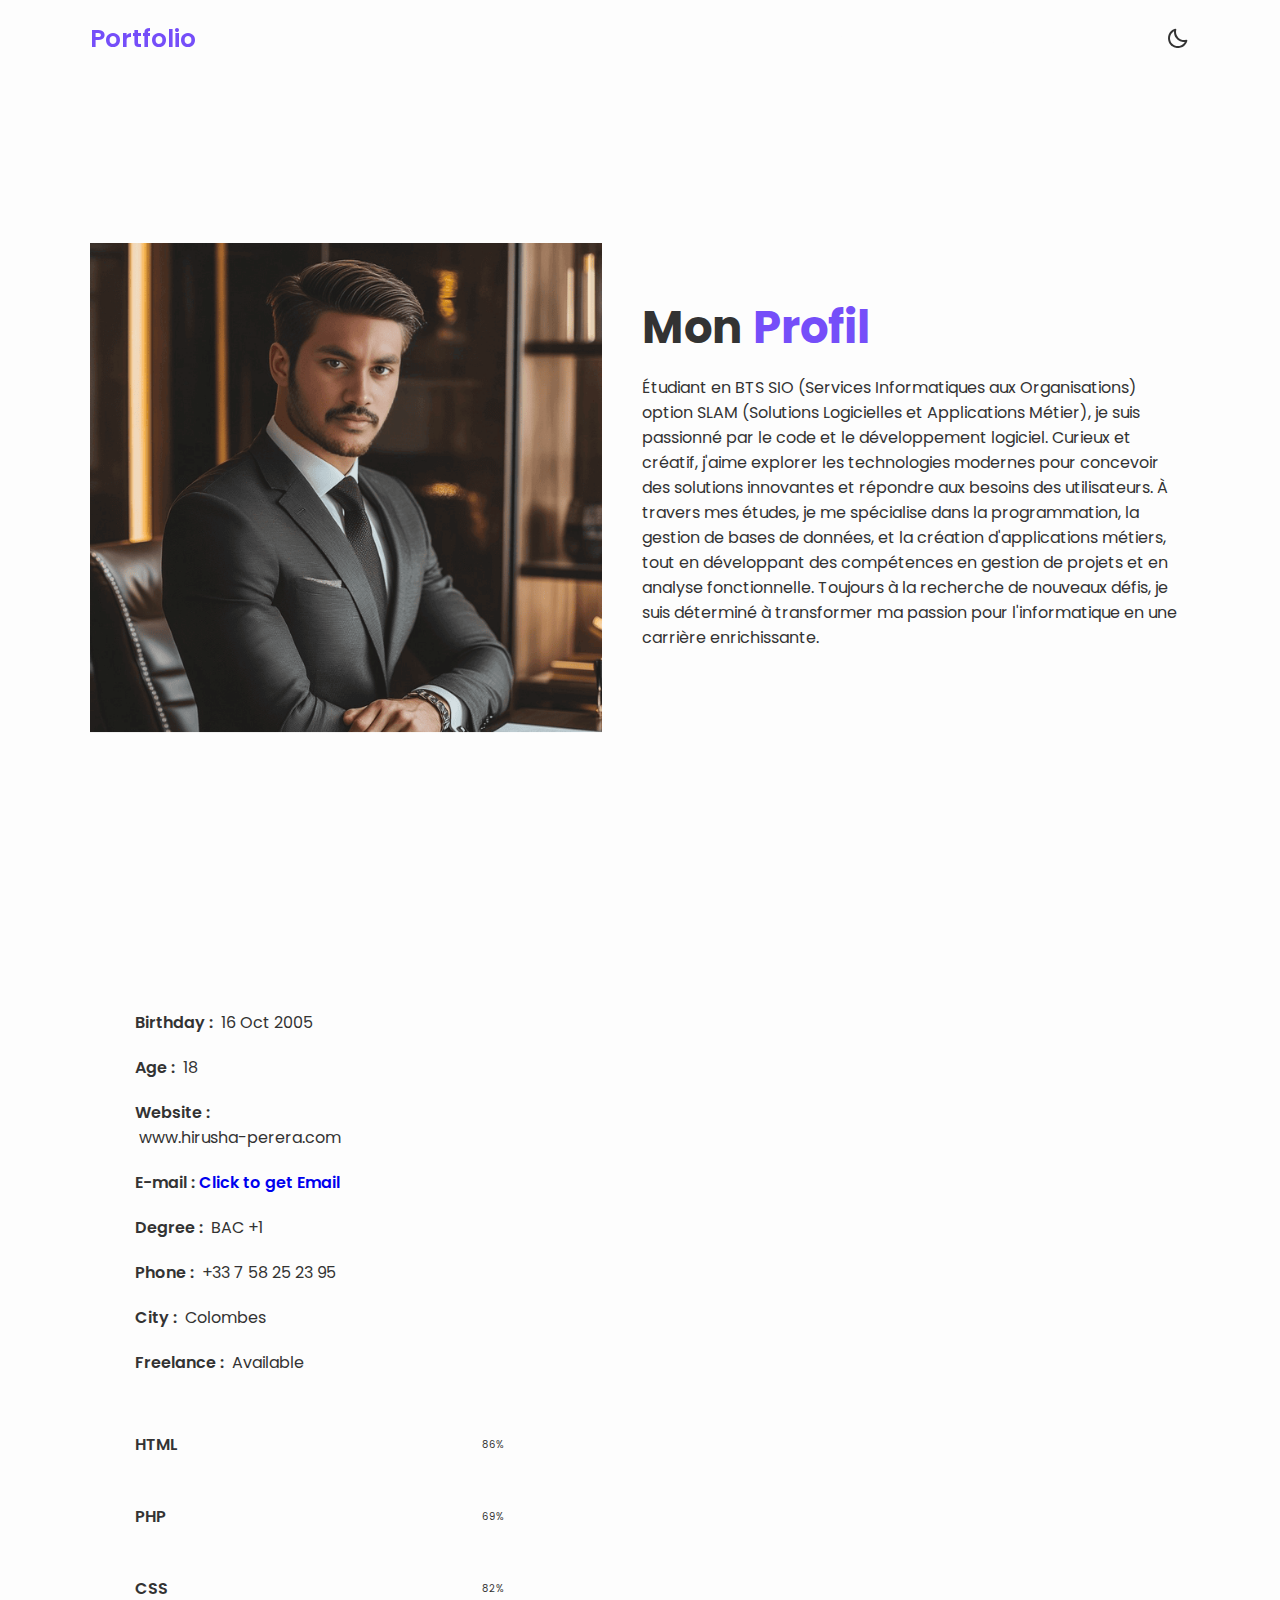
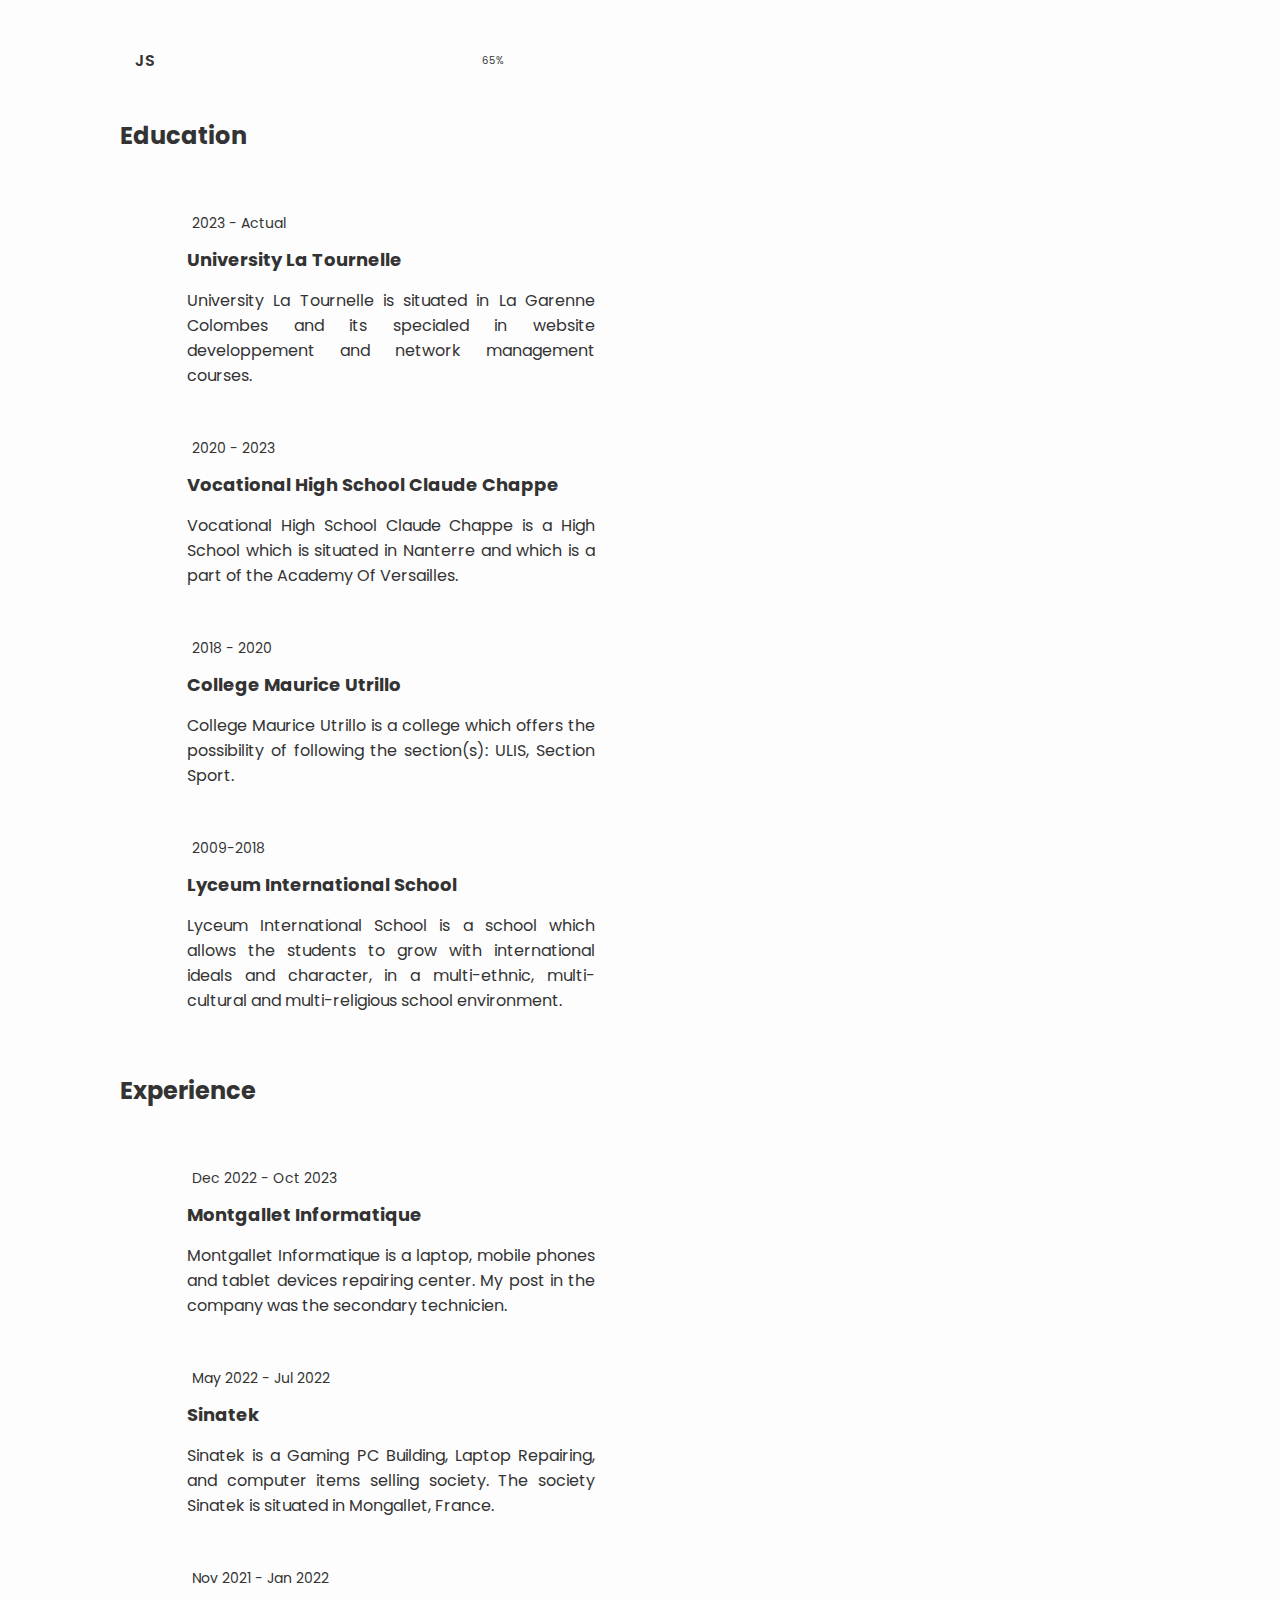
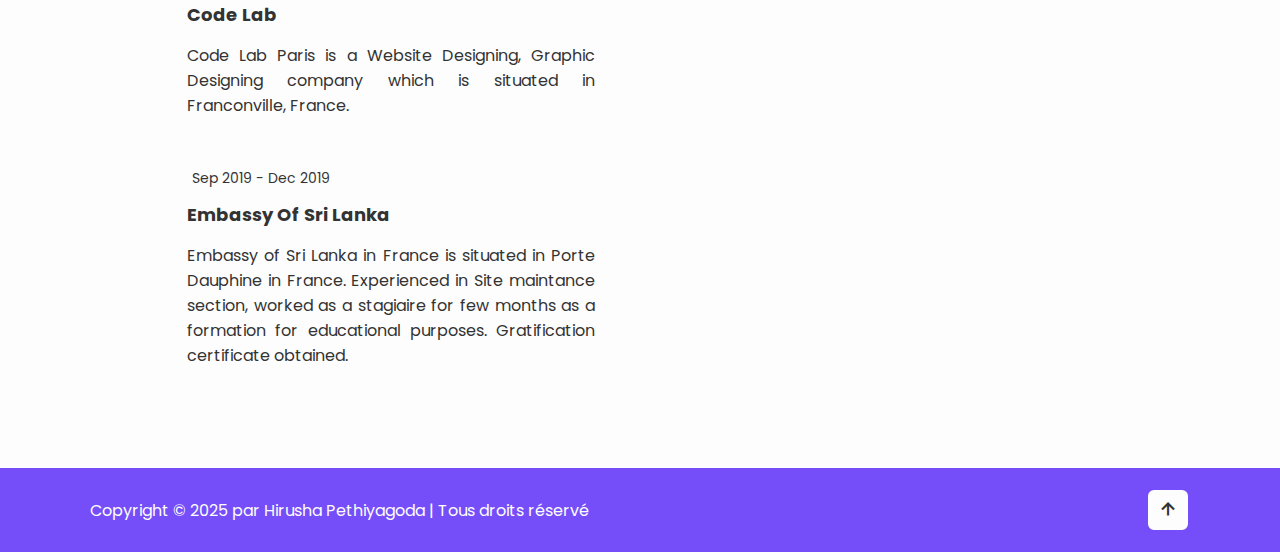
==== profil.html @ 4e6ae7ff "Client files" ====
<!DOCTYPE html>
<html lang="en">
<head>
    <meta charset="UTF-8">
    <meta http-equiv="X-UA-Compatible" content="IE=edge">
    <meta name="viewport" content="width=device-width, initial-scale=1.0">
    <title>Hirusha Pethiyagoda | Portfolio BTS SIO</title>
    <link rel="icon" href="logo-image.png">

    <!---- box icons ---->
    <link href='https://unpkg.com/boxicons@2.1.4/css/boxicons.min.css' rel='stylesheet'>

    <!---- Custom CSS ---->
    <link rel="stylesheet" href="css/profil.css">
</head>
<body>
    <!---- Header Section ---->
    <header class="header">
        <a href="index.html" class="logo">Portfolio</a>

        <nav class="navbar">
            <a href="index.html#accueil" class="active">Accueil</a>
            <a href="index.html#profil">Profil</a>  
            <a href="index.html#projets">Projets</a>    
            <a href="index.html#bts">BTS</a>    
            <a href="veille.html">Veille Technologique</a>    
            <a href="index.html#contact">Contact</a>    
        </nav>

        <div class="bx bx-moon" id="darkMode-icon"></div>

        <div class="bx bx-menu" id="menu-icon"></div>
    </header>

    <!---- profil Section Design ---->
    <section class="profil" id="profil">
        <div class="profil-img">
            <img src="img/about.png" alt="">
        </div>

        <div class="profil-content">
            <h2 class="heading">Mon <span>Profil</span></h2>
            <p>Étudiant en BTS SIO (Services Informatiques aux Organisations) option SLAM (Solutions Logicielles et Applications Métier), je suis passionné par le code et le développement logiciel. Curieux et créatif, j'aime explorer les technologies modernes pour concevoir des solutions innovantes et répondre aux besoins des utilisateurs.
                À travers mes études, je me spécialise dans la programmation, la gestion de bases de données, et la création d'applications métiers, tout en développant des compétences en gestion de projets et en analyse fonctionnelle. Toujours à la recherche de nouveaux défis, je suis déterminé à transformer ma passion pour l'informatique en une carrière enrichissante.
            </p>
        </div>
    </section>
    <!----About Section Start---->
    <section class="about section" id="about">
        <div class="container">
            <div class="row">
                <div class="about-content padd-15">
                    <div class="row">
                        <div class="personal-info padd-15">
                            <div class="row">
                                <div class="info-item padd-15">
                                    <p>Birthday : <span>16 Oct 2005</span></p>
                                </div>
                                <div class="info-item padd-15">
                                    <p>Age : <span>18</span></p>
                                </div>
                                <div class="info-item padd-15">
                                    <p>Website : <span>www.hirusha-perera.com</span></p>
                                </div>
                                <div class="info-item padd-15">
                                    <p>E-mail : <a href = "mailto: hirushaperera16102005@gmail.com">Click to get Email</a></p>
                                </div>
                                <div class="info-item padd-15">
                                    <p>Degree : <span>BAC +1</span></p>
                                </div>
                                <div class="info-item padd-15">
                                    <p>Phone : <span>+33 7 58 25 23 95</span></p>
                                </div>
                                <div class="info-item padd-15">
                                    <p>City : <span>Colombes</span></p>
                                </div>
                                <div class="info-item padd-15">
                                    <p>Freelance : <span>Available</span></p>
                                </div>
                            </div>
                        </div>
                        <div class="skills padd-15">
                            <div class="row">
                                <div class="skill-item padd-15">
                                    <h5>HTML</h5>
                                    <div class="progress">
                                        <div class="progress-in" style="width: 86%;"></div>
                                        <div class="skill-percent">86%</div>
                                    </div>
                                </div>
                                <div class="skill-item padd-15">
                                    <h5>PHP</h5>
                                    <div class="progress">
                                        <div class="progress-in" style="width: 69%;"></div>
                                        <div class="skill-percent">69%</div>
                                    </div>
                                </div>
                                <div class="skill-item padd-15">
                                    <h5>CSS</h5>
                                    <div class="progress">
                                        <div class="progress-in" style="width: 82%;"></div>
                                        <div class="skill-percent">82%</div>
                                    </div>
                                </div>
                                <div class="skill-item padd-15">
                                    <h5>JS</h5>
                                    <div class="progress">
                                        <div class="progress-in" style="width: 65%;"></div>
                                        <div class="skill-percent">65%</div>
                                    </div>
                                </div>
                            </div>
                        </div>
                    </div>
                    <div class="row">
                        <div class="education padd-15">
                            <h3 class="title">Education</h3>
                            <div class="row">
                                <div class="timeline-box padd-15">
                                    <div class="timeline shadow-dark">
                                      <!----Timeline Item---->
                                        <div class="timeline-item">
                                            <div class="circle-dot"></div>
                                            <h3 class="timeline-date">
                                                <i class="fa fa-calendar"></i> 2023 - Actual
                                                                                                </h3>
                                            <h4 class="timeline-title">University La Tournelle</h4>
                                            <p class="timeline-text">University La Tournelle is situated in La Garenne Colombes and its specialed in website developpement and network management courses.</p>
                                        </div>
                                        <!----Timeline Item---->
                                        <div class="timeline-item">
                                            <div class="circle-dot"></div>
                                            <h3 class="timeline-date">
                                                <i class="fa fa-calendar"></i> 2020 - 2023
                                                                                                </h3>
                                            <h4 class="timeline-title">Vocational High School Claude Chappe</h4>
                                            <p class="timeline-text">Vocational High School Claude Chappe is a High School which is situated in Nanterre and which is a part of the Academy Of Versailles.</p>
                                        </div>
                                        <!----Timeline Item---->
                                        <div class="timeline-item">
                                            <div class="circle-dot"></div>
                                            <h3 class="timeline-date">
                                                <i class="fa fa-calendar"></i> 2018 - 2020
                                            </h3>
                                            <h4 class="timeline-title">College Maurice Utrillo</h4>
                                            <p class="timeline-text">College Maurice Utrillo is a college which offers the possibility of following the section(s): ULIS, Section Sport.</p>
                                        </div>
                                        <!----Timeline Item---->
                                        <div class="timeline-item">
                                            <div class="circle-dot"></div>
                                            <h3 class="timeline-date">
                                                <i class="fa fa-calendar"></i> 2009-2018
                                            </h3>
                                            <h4 class="timeline-title">Lyceum International School</h4>
                                            <p class="timeline-text">Lyceum International School is a school which allows the students to grow with international ideals and character, in a multi-ethnic, multi-cultural and multi-religious school environment.</p>
                                        </div>
                                    </div>
                                </div>
                            </div>
                        </div>
                        <div class="experience padd-15">
                            <h3 class="title">Experience</h3>
                            <div class="row">
                                <div class="timeline-box padd-15">
                                    <div class="timeline shadow-dark">
                                      <!----Timeline Item---->
                                        <div class="timeline-item">
                                            <div class="circle-dot"></div>
                                            <h3 class="timeline-date">
                                                <i class="fa fa-calendar"></i> Dec 2022 - Oct 2023
                                            </h3>
                                            <h4 class="timeline-title">Montgallet Informatique</h4>
                                            <p class="timeline-text">Montgallet Informatique is a laptop, mobile phones and tablet devices repairing center. My post in the company was the secondary technicien.</p>
                                        </div>
                                        <!----Timeline Item---->
                                        <div class="timeline-item">
                                            <div class="circle-dot"></div>
                                            <h3 class="timeline-date">
                                                <i class="fa fa-calendar"></i> May 2022 - Jul 2022
                                            </h3>
                                            <h4 class="timeline-title">Sinatek</h4>
                                            <p class="timeline-text">Sinatek is a Gaming PC Building, Laptop Repairing, and computer items selling society. The society Sinatek is situated in Mongallet, France.</p>
                                        </div>
                                        <!----Timeline Item---->
                                        <div class="timeline-item">
                                            <div class="circle-dot"></div>
                                            <h3 class="timeline-date">
                                                <i class="fa fa-calendar"></i> Nov 2021 - Jan 2022
                                            </h3>
                                            <h4 class="timeline-title">Code Lab</h4>
                                            <p class="timeline-text">Code Lab Paris is a Website Designing, Graphic Designing company which is situated in Franconville, France.</p>
                                        </div>
                                        <!----Timeline Item---->
                                        <div class="timeline-item">
                                            <div class="circle-dot"></div>
                                            <h3 class="timeline-date">
                                                <i class="fa fa-calendar"></i> Sep 2019 - Dec 2019
                                            </h3>
                                            <h4 class="timeline-title">Embassy of Sri Lanka</h4>
                                            <p class="timeline-text">Embassy of Sri Lanka in France is situated in Porte Dauphine in France. Experienced in Site maintance section, worked as a stagiaire for few months as a formation for educational purposes. Gratification certificate obtained.</p>
                                        </div>
                                    </div>
                                </div>
                            </div>
                        </div>
                    </div>
                </div>
            </div>
        </div>
    </section>
    <!----About Section End---->
        <!---- Footer Section Design ---->
        <footer class="footer">
            <div class="footer-text">
                <p>Copyright &copy; 2025 par Hirusha Pethiyagoda | Tous droits réservé</p>
            </div>
    
            <div class="footer-iconTop">
                <a href="#accueil"><i class='bx bx-up-arrow-alt'></i></a>
            </div>
        </footer>
    
        <!---- Custom JS ---->
        <script src="js/script.js"></script>
</body>
</html>
---- css/profil.css ----
@import url('https://fonts.googleapis.com/css2?family=Poppins:wght@300;400;500;600;700;800;900&display=swap');

* {
    margin: 0;
    padding: 0;
    box-sizing: border-box;
    text-decoration: none;
    border: none;
    outline: none;
    scroll-behavior: smooth;
    font-family: 'Poppins', sans-serif;
}

:root{
    --bg-color: #fdfdfd;
    --text-color: #333;
    --main-color: #754ef9;
    --white-color: #fdfdfd;
    --shadow-color: rgba(0,0,0, .2);
}

html{
    font-size: 62.5%;
    overflow-x: hidden;
}

body{
    background: var(--bg-color);
    color: var(--text-color);
}

.header{
    position: fixed;
    top: 0;
    left: 0;
    width: 100%;
    padding: 2rem 7%;
    background: transparent;
    display: flex;
    align-items: center;
    z-index: 100;
    transition: .5s;
}

.header.sticky{
    background: var(--bg-color);
    box-shadow: 0 .1rem 1rem var(--shadow-color);
}

.logo{
    font-size: 2.5rem;
    color: var(--main-color);
    font-weight: 600;
    cursor: default;
    margin-right: auto;
}

}

ul
{
    list-style: none;
}

.section
{
    background: var(--bg-black-900);
    min-height: 100vh;
    display: block;
    padding: 0 30px;
    opacity: 1;
}

.hidden
{
    display: none !important;
}

.main-content
{
    padding-left: 270px;
}

.padd-15
{
    padding-left: 15px;
    padding-right: 15px;
}

.container
{
    max-width: 1100px;
    width: 100%;
    margin: auto;
}

.section .container
{
    padding-top: 60px;
    padding-bottom: 70px;
}

.section-title
{
    flex: 0 0 100%;
    max-width: 100%;
    margin-bottom: 60px;
}

.section-title h2
{
    font-size: 40px;
    color: var(--text-black-900);
    font-weight: 700;
    position: relative;
}

.section-title h2::before
{
    content: '';
    height: 4px;
    width: 50px;
    background-color: var(--skin-color);
    position: absolute;
    top: 100%;
    left: 0;
}

.section-title h2::after
{
    content: '';
    height: 4px;
    width: 25px;
    background-color: var(--skin-color);
    position: absolute;
    top: 100%;
    left: 0;
    margin-top: 8px;
}

.navbar a {
    position: relative;
    font-size: 1.7rem;
    color: var(--white-color);
    font-weight: 500;
    margin-right: 3.5rem;
}

.header.sticky .navbar a{
    color: var(--text-color);
}

.header.sticky .navbar a.active{
    color: var(--main-color);
}

.header.sticky .navbar a::before{
    background: var(--main-color);
    opacity: .7;
}

.navbar a.active::before{
    content: '';
    position: absolute;
    left: 0;
    bottom: -6px;
    width: 100%;
    height: .2rem;
    background: var(--white-color);
}

#darkMode-icon{
    font-size: 2.4rem;
    cursor: pointer;
}

.header.sticky #darkMode-icon{
    color: var(--text-color);
    opacity: .9;
}

#menu-icon{
    font-size: 3.6rem;
    color: var(--text-color);
    display: none;
}

section{
    min-height: 100vh;
    padding: 10rem 7% 2rem;
}

.btn{
    display: inline-block;
    padding: 1.2rem 2.8rem;
    background: var(--main-color);
    border-radius: .6rem;
    box-shadow: 0.2rem .5rem var(--shadow-color);
    font-size: 1.6rem;
    color: var(--white-color);
    letter-spacing: .1rem;
    font-weight: 600;
    border: .2rem solid transparent;
    transform: .5s ease;
}

.btn:hover{
    background: transparent;
    color: var(--main-color);
    border-color: var(--main-color);
}

span{
    color: var(--main-color);
}

/* Profil Section Styles */
.profil{
    display: flex;
    justify-content: center;
    align-items: center;
    gap: 4rem;
}

.profil-img img{
    width: 40vw;
}

.heading{
    font-size: 4.5rem;
    text-align: center;
}

.profil-content h2{
    text-align: left;
    line-height: 1.2;
}

.profil-content h3{
    font-size: 2rem;
}

.profil-content p{
    font-size: 1.6rem;
    margin: 2rem 0 3rem;
}

/*----About----*/
.about .about-content
{
    flex: 0 0 100%;
    max-width: 100%;
}

.about .about-content .about-text
{
    flex: 0 0 100%;
    max-width: 100%;
}

.about .about-content .about-text h3
{
    font-size: 24px;
    margin-bottom: 15px;
    font-weight: 700;
    color: var(--text-black-900);
}

.about .about-content .about-text h3 span
{
    color: var(--skin-color);
}

.about .about-content .about-text p
{
    font-size: 16px;
    line-height: 25px;
    color: var(--text-black-700);
}

.about .about-content .personal-info
{
    flex: 0 0 60%;
    max-width: 60%;
    margin-top: 40px;
}

.about .about-content .personal-info .info-item
{
    flex: 0 0 50%;
    max-width: 50%;
}

.about .about-content .personal-info .info-item p
{
    font-weight: 600;
    padding: 10px 0;
    font-size: 16px;
    color: var(--text-black-900);
    border-bottom: 1px solid var(--bg-black-50);
}

.about .about-content .personal-info .info-item p span
{
    font-weight: 400;
    color: var(--text-black-700);
    margin-left: 4px;
    display: inline-block;
}

.about .about-content .personal-info .buttons
{
    margin-top: 30px;
}

.about .about-content .personal-info .buttons .btn
{
    margin-right: 15px;
    margin-top: 10px;
}

.about .about-content .skills
{
    flex: 0 0 40%;
    max-width: 40%;
    margin-top: 40px;
}

.about .about-content .skills .skill-item
{
    flex: 0 0 100%;
    max-width: 100%;
}

.about .about-content .skills .skill-item h5
{
    line-height: 40px;
    font-weight: 600;
    font-size: 16px;
    color: var(--text-black-900);
    text-transform: capitalize;
}

.about .about-content .skills .skill-item .progress
{
    background-color: var(--bg-black-50);
    height: 7px;
    border-radius: 4px;
    width: 100%;
    position: relative;
}

.about .about-content .skills .skill-item
{
    margin-bottom: 25px;
}

.about .about-content .skills .skill-item .progress .progress-in
{
    position: absolute;
    left: 0;
    top: 0;
    height: 100%;
    border-radius: 4px;
    background-color: var(--skin-color);
}

.about .about-content .skills .skill-item .skill-percent
{
    position: absolute;
    right: 0;
    color: var(--text-black-900);
    top: -40px;
    font-weight: 400;
    line-height: 40px;
}

.about .about-content .education,
.about .about-content .experience
{
    flex: 0 0 50%;
    max-width: 50%;
    margin-top: 30px;
}

.about .about-content h3.title
{
    font-size: 24px;
    margin-bottom: 30px;
    font-weight: 700;
    color: var(--text-black-900);
}

.about .about-content .timeline-box
{
    flex: 0 0 100%;
    max-width: 100%;
}

.about .about-content .timeline
{
    background-color: var(--bg-black-100);
    padding: 30px 15px;
    border: 1px solid var(--bg-black-50);
    border-radius: 10px;
    width: 100%;
    position: relative;
}

.about .about-content .timeline .timeline-item
{
    position: relative;
    padding-left: 37px;
    padding-bottom: 50px;
}

.about .about-content .timeline .timeline-item:last-child
{
    padding-bottom: 0;
}

.about .about-content .timeline .timeline-item::before
{
    content: '';
    width: 1px;
    position: absolute;
    height: 100%;
    left: 7px;
    top: 0;
    background-color: var(--skin-color);
}

.about .about-content .timeline .circle-dot
{
    position: absolute;
    left: 0;
    top: 0;
    height: 15px;
    width: 15px;
    border-radius: 50%;
    background-color: var(--skin-color);
}

.about .about-content .timeline .timeline-date
{
    font-weight: 400;
    font-size: 14px;
    margin-bottom: 12px;
    color: var(--text-black-700);
}

.about .about-content .timeline .timeline-date .fa
{
    margin-right: 5px;
}

.about .about-content .timeline .timeline-title
{
    font-weight: 700;
    font-size: 18px;
    margin-bottom: 15px;
    text-transform: capitalize;
    color: var(--text-black-900);
}

.about .about-content .timeline .timeline-text
{
    line-height: 25px;
    font-size: 16px;
    text-align: justify;
    color: var(--text-black-700);
}

.footer{
    display: flex;
    justify-content: space-between;
    align-items: center;
    flex-wrap: wrap;
    padding: 2rem 7%;
    background: var(--main-color);
}

.footer-text p{
    font-size: 1.6rem;
    color: var(--white-color);
}

.footer-iconTop a{
    display: inline-flex;
    justify-content: center;
    align-items: center;
    padding: .8rem;
    background: var(--white-color);
    border-radius: .8rem;
    border: .2rem solid var(--main-color);
    outline: .2rem solid transparent;
    transition: .5s ease;
}

.footer-iconTop a:hover{
    outline-color: var(--white-color);
}

.footer-iconTop a i{
    font-size: 2.4rem;
    color: #333;
}
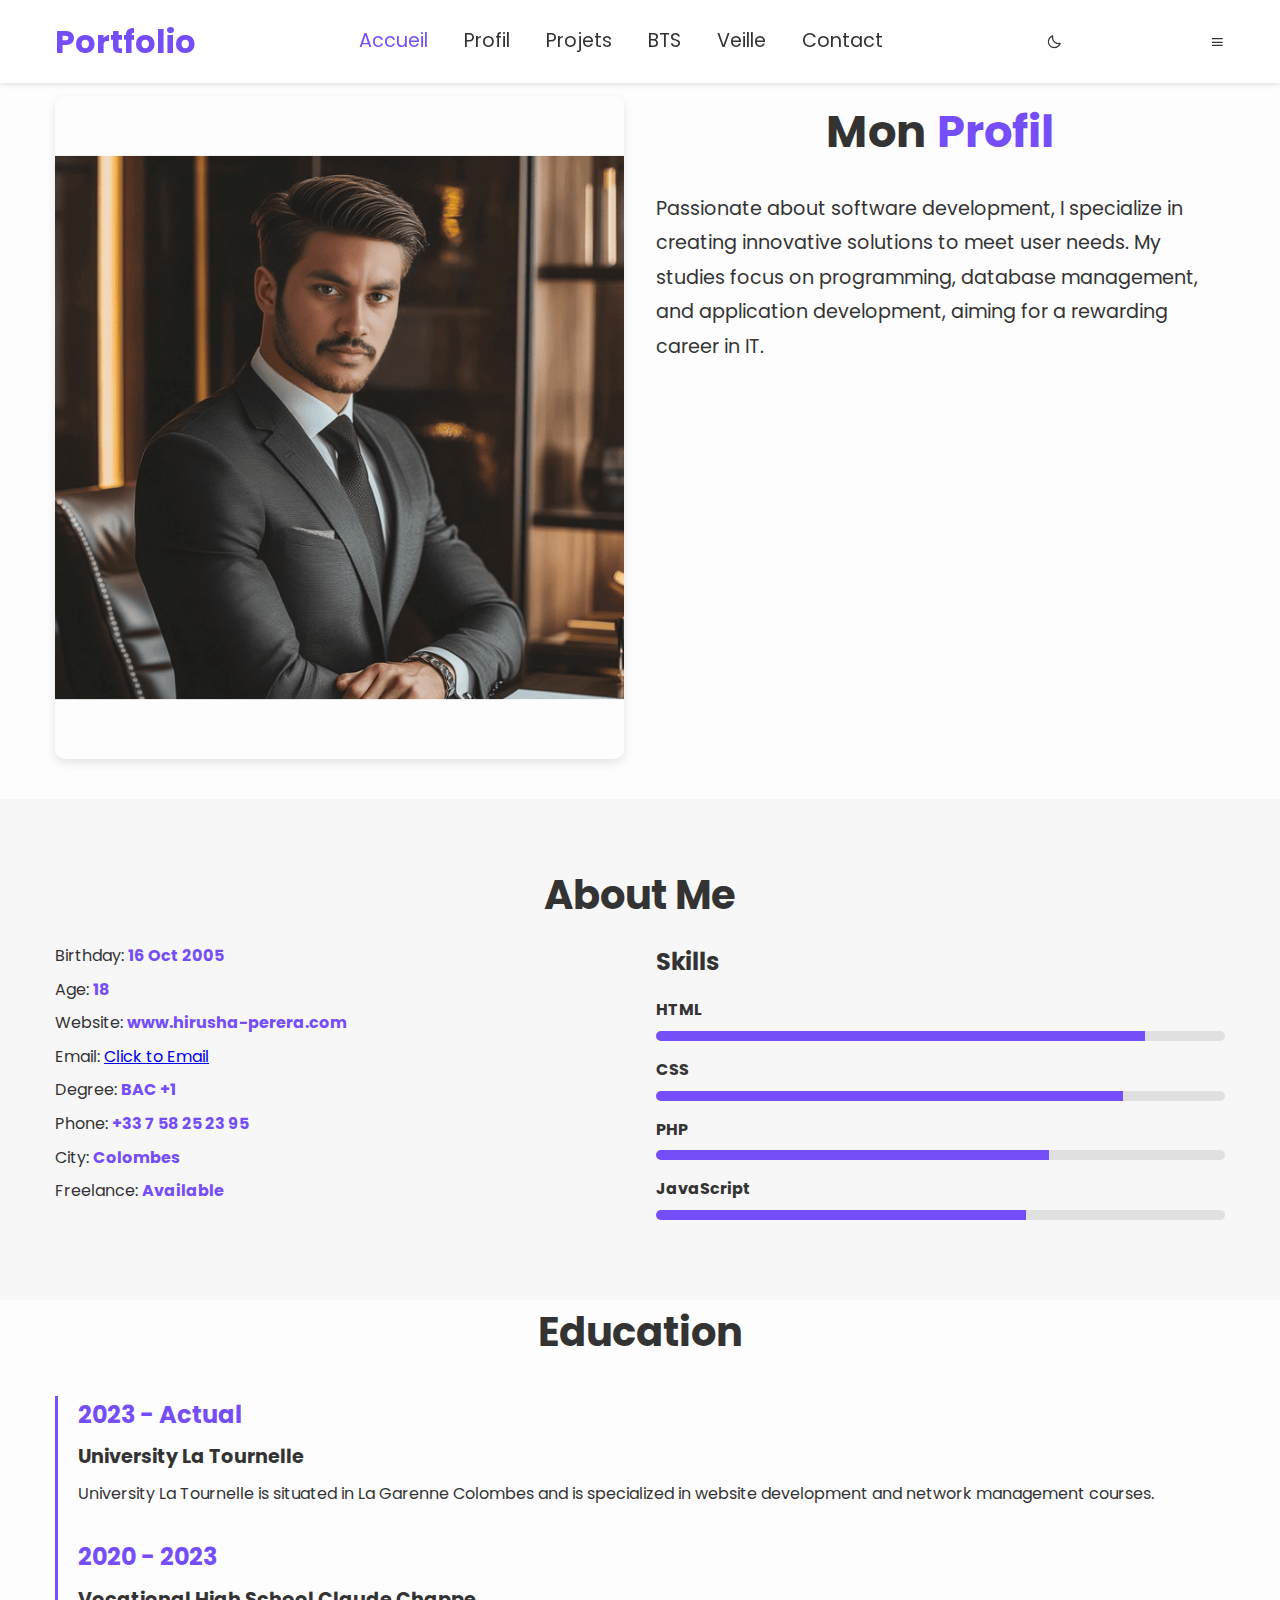
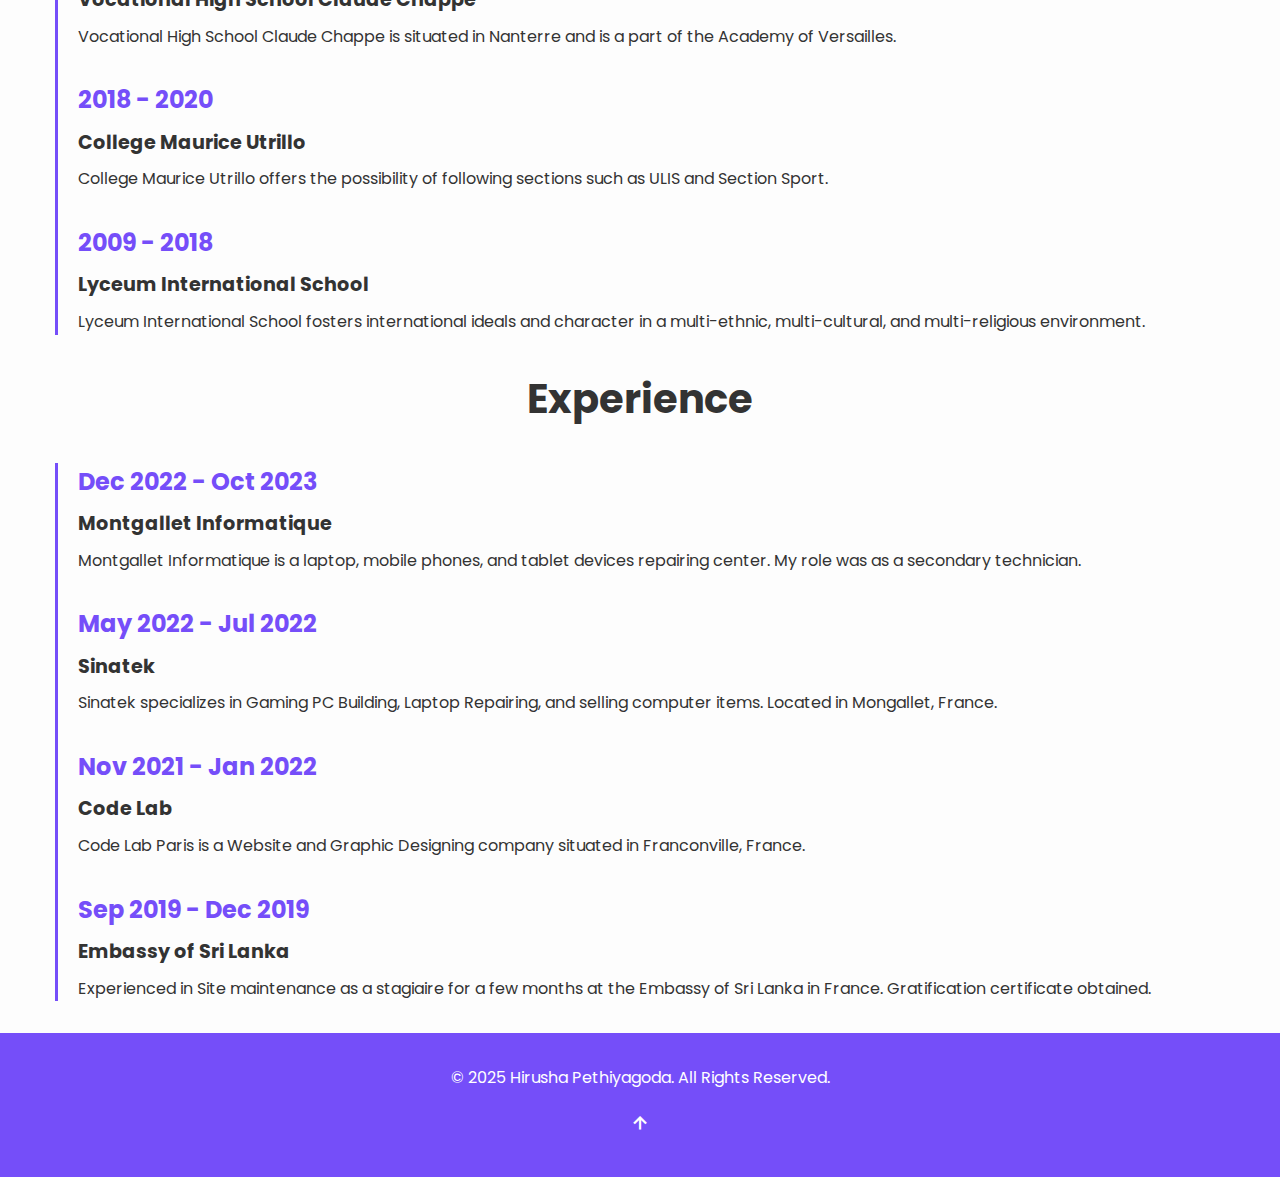
==== commit a7132c54: "updated profil page" ====
--- a/profil.html
+++ b/profil.html
@@ -2,225 +2,160 @@
 <html lang="en">
 <head>
     <meta charset="UTF-8">
-    <meta http-equiv="X-UA-Compatible" content="IE=edge">
     <meta name="viewport" content="width=device-width, initial-scale=1.0">
-    <title>Hirusha Pethiyagoda | Portfolio BTS SIO</title>
+    <title>Responsive Portfolio</title>
     <link rel="icon" href="logo-image.png">
 
-    <!---- box icons ---->
+    <!-- Box Icons -->
     <link href='https://unpkg.com/boxicons@2.1.4/css/boxicons.min.css' rel='stylesheet'>
 
-    <!---- Custom CSS ---->
-    <link rel="stylesheet" href="css/profil.css">
+    <!-- Google Fonts -->
+    <link href="https://fonts.googleapis.com/css2?family=Poppins:wght@300;400;600;700&display=swap" rel="stylesheet">
+
+    <!-- Custom CSS -->
+    <link rel="stylesheet" href="css/profil.css ">
 </head>
 <body>
-    <!---- Header Section ---->
+    <!-- Header Section -->
     <header class="header">
-        <a href="index.html" class="logo">Portfolio</a>
+        <div class="container">
+            <a href="index.html" class="logo">Portfolio</a>
 
-        <nav class="navbar">
-            <a href="index.html#accueil" class="active">Accueil</a>
-            <a href="index.html#profil">Profil</a>  
-            <a href="index.html#projets">Projets</a>    
-            <a href="index.html#bts">BTS</a>    
-            <a href="veille.html">Veille Technologique</a>    
-            <a href="index.html#contact">Contact</a>    
-        </nav>
+            <nav class="navbar">
+                <a href="#accueil" class="active">Accueil</a>
+                <a href="#profil">Profil</a>
+                <a href="#projets">Projets</a>
+                <a href="#bts">BTS</a>
+                <a href="#veille">Veille</a>
+                <a href="#contact">Contact</a>
+            </nav>
 
-        <div class="bx bx-moon" id="darkMode-icon"></div>
-
-        <div class="bx bx-menu" id="menu-icon"></div>
+            <div class="bx bx-moon" id="darkMode-icon"></div>
+            <div class="bx bx-menu" id="menu-icon"></div>
+        </div>
     </header>
 
-    <!---- profil Section Design ---->
+    <!-- Profile Section -->
     <section class="profil" id="profil">
-        <div class="profil-img">
-            <img src="img/about.png" alt="">
-        </div>
+        <div class="container">
+            <div class="profil-grid">
+                <div class="profil-img">
+                    <img src="img/about.png" alt="Profile Picture">
+                </div>
 
-        <div class="profil-content">
-            <h2 class="heading">Mon <span>Profil</span></h2>
-            <p>Étudiant en BTS SIO (Services Informatiques aux Organisations) option SLAM (Solutions Logicielles et Applications Métier), je suis passionné par le code et le développement logiciel. Curieux et créatif, j'aime explorer les technologies modernes pour concevoir des solutions innovantes et répondre aux besoins des utilisateurs.
-                À travers mes études, je me spécialise dans la programmation, la gestion de bases de données, et la création d'applications métiers, tout en développant des compétences en gestion de projets et en analyse fonctionnelle. Toujours à la recherche de nouveaux défis, je suis déterminé à transformer ma passion pour l'informatique en une carrière enrichissante.
-            </p>
+                <div class="profil-content">
+                    <h2>Mon <span>Profil</span></h2>
+                    <p>Passionate about software development, I specialize in creating innovative solutions to meet user needs. My studies focus on programming, database management, and application development, aiming for a rewarding career in IT.</p>
+                </div>
+            </div>
         </div>
     </section>
-    <!----About Section Start---->
-    <section class="about section" id="about">
+
+    <!-- About Section -->
+    <section class="about" id="about">
         <div class="container">
-            <div class="row">
-                <div class="about-content padd-15">
-                    <div class="row">
-                        <div class="personal-info padd-15">
-                            <div class="row">
-                                <div class="info-item padd-15">
-                                    <p>Birthday : <span>16 Oct 2005</span></p>
-                                </div>
-                                <div class="info-item padd-15">
-                                    <p>Age : <span>18</span></p>
-                                </div>
-                                <div class="info-item padd-15">
-                                    <p>Website : <span>www.hirusha-perera.com</span></p>
-                                </div>
-                                <div class="info-item padd-15">
-                                    <p>E-mail : <a href = "mailto: hirushaperera16102005@gmail.com">Click to get Email</a></p>
-                                </div>
-                                <div class="info-item padd-15">
-                                    <p>Degree : <span>BAC +1</span></p>
-                                </div>
-                                <div class="info-item padd-15">
-                                    <p>Phone : <span>+33 7 58 25 23 95</span></p>
-                                </div>
-                                <div class="info-item padd-15">
-                                    <p>City : <span>Colombes</span></p>
-                                </div>
-                                <div class="info-item padd-15">
-                                    <p>Freelance : <span>Available</span></p>
-                                </div>
-                            </div>
-                        </div>
-                        <div class="skills padd-15">
-                            <div class="row">
-                                <div class="skill-item padd-15">
-                                    <h5>HTML</h5>
-                                    <div class="progress">
-                                        <div class="progress-in" style="width: 86%;"></div>
-                                        <div class="skill-percent">86%</div>
-                                    </div>
-                                </div>
-                                <div class="skill-item padd-15">
-                                    <h5>PHP</h5>
-                                    <div class="progress">
-                                        <div class="progress-in" style="width: 69%;"></div>
-                                        <div class="skill-percent">69%</div>
-                                    </div>
-                                </div>
-                                <div class="skill-item padd-15">
-                                    <h5>CSS</h5>
-                                    <div class="progress">
-                                        <div class="progress-in" style="width: 82%;"></div>
-                                        <div class="skill-percent">82%</div>
-                                    </div>
-                                </div>
-                                <div class="skill-item padd-15">
-                                    <h5>JS</h5>
-                                    <div class="progress">
-                                        <div class="progress-in" style="width: 65%;"></div>
-                                        <div class="skill-percent">65%</div>
-                                    </div>
-                                </div>
-                            </div>
-                        </div>
+            <h2 class="section-title">About Me</h2>
+            <div class="about-grid">
+                <div class="personal-info">
+                    <p>Birthday: <span>16 Oct 2005</span></p>
+                    <p>Age: <span>18</span></p>
+                    <p>Website: <span>www.hirusha-perera.com</span></p>
+                    <p>Email: <a href="mailto:hirushaperera16102005@gmail.com">Click to Email</a></p>
+                    <p>Degree: <span>BAC +1</span></p>
+                    <p>Phone: <span>+33 7 58 25 23 95</span></p>
+                    <p>City: <span>Colombes</span></p>
+                    <p>Freelance: <span>Available</span></p>
+                </div>
+                <div class="skills">
+                    <h3>Skills</h3>
+                    <div class="skill-item">
+                        <span>HTML</span>
+                        <div class="progress"><div class="progress-bar" style="width: 86%;"></div></div>
                     </div>
-                    <div class="row">
-                        <div class="education padd-15">
-                            <h3 class="title">Education</h3>
-                            <div class="row">
-                                <div class="timeline-box padd-15">
-                                    <div class="timeline shadow-dark">
-                                      <!----Timeline Item---->
-                                        <div class="timeline-item">
-                                            <div class="circle-dot"></div>
-                                            <h3 class="timeline-date">
-                                                <i class="fa fa-calendar"></i> 2023 - Actual
-                                                                                                </h3>
-                                            <h4 class="timeline-title">University La Tournelle</h4>
-                                            <p class="timeline-text">University La Tournelle is situated in La Garenne Colombes and its specialed in website developpement and network management courses.</p>
-                                        </div>
-                                        <!----Timeline Item---->
-                                        <div class="timeline-item">
-                                            <div class="circle-dot"></div>
-                                            <h3 class="timeline-date">
-                                                <i class="fa fa-calendar"></i> 2020 - 2023
-                                                                                                </h3>
-                                            <h4 class="timeline-title">Vocational High School Claude Chappe</h4>
-                                            <p class="timeline-text">Vocational High School Claude Chappe is a High School which is situated in Nanterre and which is a part of the Academy Of Versailles.</p>
-                                        </div>
-                                        <!----Timeline Item---->
-                                        <div class="timeline-item">
-                                            <div class="circle-dot"></div>
-                                            <h3 class="timeline-date">
-                                                <i class="fa fa-calendar"></i> 2018 - 2020
-                                            </h3>
-                                            <h4 class="timeline-title">College Maurice Utrillo</h4>
-                                            <p class="timeline-text">College Maurice Utrillo is a college which offers the possibility of following the section(s): ULIS, Section Sport.</p>
-                                        </div>
-                                        <!----Timeline Item---->
-                                        <div class="timeline-item">
-                                            <div class="circle-dot"></div>
-                                            <h3 class="timeline-date">
-                                                <i class="fa fa-calendar"></i> 2009-2018
-                                            </h3>
-                                            <h4 class="timeline-title">Lyceum International School</h4>
-                                            <p class="timeline-text">Lyceum International School is a school which allows the students to grow with international ideals and character, in a multi-ethnic, multi-cultural and multi-religious school environment.</p>
-                                        </div>
-                                    </div>
-                                </div>
-                            </div>
-                        </div>
-                        <div class="experience padd-15">
-                            <h3 class="title">Experience</h3>
-                            <div class="row">
-                                <div class="timeline-box padd-15">
-                                    <div class="timeline shadow-dark">
-                                      <!----Timeline Item---->
-                                        <div class="timeline-item">
-                                            <div class="circle-dot"></div>
-                                            <h3 class="timeline-date">
-                                                <i class="fa fa-calendar"></i> Dec 2022 - Oct 2023
-                                            </h3>
-                                            <h4 class="timeline-title">Montgallet Informatique</h4>
-                                            <p class="timeline-text">Montgallet Informatique is a laptop, mobile phones and tablet devices repairing center. My post in the company was the secondary technicien.</p>
-                                        </div>
-                                        <!----Timeline Item---->
-                                        <div class="timeline-item">
-                                            <div class="circle-dot"></div>
-                                            <h3 class="timeline-date">
-                                                <i class="fa fa-calendar"></i> May 2022 - Jul 2022
-                                            </h3>
-                                            <h4 class="timeline-title">Sinatek</h4>
-                                            <p class="timeline-text">Sinatek is a Gaming PC Building, Laptop Repairing, and computer items selling society. The society Sinatek is situated in Mongallet, France.</p>
-                                        </div>
-                                        <!----Timeline Item---->
-                                        <div class="timeline-item">
-                                            <div class="circle-dot"></div>
-                                            <h3 class="timeline-date">
-                                                <i class="fa fa-calendar"></i> Nov 2021 - Jan 2022
-                                            </h3>
-                                            <h4 class="timeline-title">Code Lab</h4>
-                                            <p class="timeline-text">Code Lab Paris is a Website Designing, Graphic Designing company which is situated in Franconville, France.</p>
-                                        </div>
-                                        <!----Timeline Item---->
-                                        <div class="timeline-item">
-                                            <div class="circle-dot"></div>
-                                            <h3 class="timeline-date">
-                                                <i class="fa fa-calendar"></i> Sep 2019 - Dec 2019
-                                            </h3>
-                                            <h4 class="timeline-title">Embassy of Sri Lanka</h4>
-                                            <p class="timeline-text">Embassy of Sri Lanka in France is situated in Porte Dauphine in France. Experienced in Site maintance section, worked as a stagiaire for few months as a formation for educational purposes. Gratification certificate obtained.</p>
-                                        </div>
-                                    </div>
-                                </div>
-                            </div>
-                        </div>
+                    <div class="skill-item">
+                        <span>CSS</span>
+                        <div class="progress"><div class="progress-bar" style="width: 82%;"></div></div>
+                    </div>
+                    <div class="skill-item">
+                        <span>PHP</span>
+                        <div class="progress"><div class="progress-bar" style="width: 69%;"></div></div>
+                    </div>
+                    <div class="skill-item">
+                        <span>JavaScript</span>
+                        <div class="progress"><div class="progress-bar" style="width: 65%;"></div></div>
                     </div>
                 </div>
             </div>
         </div>
     </section>
-    <!----About Section End---->
-        <!---- Footer Section Design ---->
-        <footer class="footer">
-            <div class="footer-text">
-                <p>Copyright &copy; 2025 par Hirusha Pethiyagoda | Tous droits réservé</p>
+
+    <!-- Education Section -->
+    <section class="education" id="education">
+        <div class="container">
+            <h2 class="section-title">Education</h2>
+            <div class="timeline">
+                <div class="timeline-item">
+                    <h3>2023 - Actual</h3>
+                    <h4>University La Tournelle</h4>
+                    <p>University La Tournelle is situated in La Garenne Colombes and is specialized in website development and network management courses.</p>
+                </div>
+                <div class="timeline-item">
+                    <h3>2020 - 2023</h3>
+                    <h4>Vocational High School Claude Chappe</h4>
+                    <p>Vocational High School Claude Chappe is situated in Nanterre and is a part of the Academy of Versailles.</p>
+                </div>
+                <div class="timeline-item">
+                    <h3>2018 - 2020</h3>
+                    <h4>College Maurice Utrillo</h4>
+                    <p>College Maurice Utrillo offers the possibility of following sections such as ULIS and Section Sport.</p>
+                </div>
+                <div class="timeline-item">
+                    <h3>2009 - 2018</h3>
+                    <h4>Lyceum International School</h4>
+                    <p>Lyceum International School fosters international ideals and character in a multi-ethnic, multi-cultural, and multi-religious environment.</p>
+                </div>
             </div>
-    
-            <div class="footer-iconTop">
-                <a href="#accueil"><i class='bx bx-up-arrow-alt'></i></a>
+        </div>
+    </section>
+
+    <!-- Experience Section -->
+    <section class="experience" id="experience">
+        <div class="container">
+            <h2 class="section-title">Experience</h2>
+            <div class="timeline">
+                <div class="timeline-item">
+                    <h3>Dec 2022 - Oct 2023</h3>
+                    <h4>Montgallet Informatique</h4>
+                    <p>Montgallet Informatique is a laptop, mobile phones, and tablet devices repairing center. My role was as a secondary technician.</p>
+                </div>
+                <div class="timeline-item">
+                    <h3>May 2022 - Jul 2022</h3>
+                    <h4>Sinatek</h4>
+                    <p>Sinatek specializes in Gaming PC Building, Laptop Repairing, and selling computer items. Located in Mongallet, France.</p>
+                </div>
+                <div class="timeline-item">
+                    <h3>Nov 2021 - Jan 2022</h3>
+                    <h4>Code Lab</h4>
+                    <p>Code Lab Paris is a Website and Graphic Designing company situated in Franconville, France.</p>
+                </div>
+                <div class="timeline-item">
+                    <h3>Sep 2019 - Dec 2019</h3>
+                    <h4>Embassy of Sri Lanka</h4>
+                    <p>Experienced in Site maintenance as a stagiaire for a few months at the Embassy of Sri Lanka in France. Gratification certificate obtained.</p>
+                </div>
             </div>
-        </footer>
-    
-        <!---- Custom JS ---->
-        <script src="js/script.js"></script>
+        </div>
+    </section>
+
+    <!-- Footer Section -->
+    <footer class="footer">
+        <div class="container">
+            <p>&copy; 2025 Hirusha Pethiyagoda. All Rights Reserved.</p>
+            <a href="#accueil" class="back-to-top"><i class='bx bx-up-arrow-alt'></i></a>
+        </div>
+    </footer>
+
+    <!-- JavaScript -->
+    <script src="js/script.js"></script>
 </body>
-</html>+</html>
--- a/css/profil.css
+++ b/css/profil.css
@@ -1,507 +1,227 @@
-@import url('https://fonts.googleapis.com/css2?family=Poppins:wght@300;400;500;600;700;800;900&display=swap');
-
+/* General Styles */
 * {
     margin: 0;
     padding: 0;
     box-sizing: border-box;
-    text-decoration: none;
-    border: none;
-    outline: none;
-    scroll-behavior: smooth;
+}
+
+body {
     font-family: 'Poppins', sans-serif;
-}
-
-:root{
-    --bg-color: #fdfdfd;
-    --text-color: #333;
-    --main-color: #754ef9;
-    --white-color: #fdfdfd;
-    --shadow-color: rgba(0,0,0, .2);
-}
-
-html{
-    font-size: 62.5%;
+    line-height: 1.6;
+    color: #333;
+    background-color: #fdfdfd;
     overflow-x: hidden;
 }
 
-body{
-    background: var(--bg-color);
-    color: var(--text-color);
-}
-
-.header{
+.container {
+    max-width: 1200px;
+    margin: 0 auto;
+    padding: 0 15px;
+}
+
+img {
+    max-width: 100%;
+    height: auto;
+}
+
+h2 {
+    font-size: 2.5rem;
+    margin-bottom: 1rem;
+    text-align: center;
+}
+
+h2 span {
+    color: #754ef9;
+}
+
+/* Header Styles */
+.header {
     position: fixed;
-    top: 0;
-    left: 0;
     width: 100%;
-    padding: 2rem 7%;
-    background: transparent;
-    display: flex;
-    align-items: center;
-    z-index: 100;
-    transition: .5s;
-}
-
-.header.sticky{
-    background: var(--bg-color);
-    box-shadow: 0 .1rem 1rem var(--shadow-color);
-}
-
-.logo{
-    font-size: 2.5rem;
-    color: var(--main-color);
-    font-weight: 600;
-    cursor: default;
-    margin-right: auto;
-}
-
-}
-
-ul
-{
-    list-style: none;
-}
-
-.section
-{
-    background: var(--bg-black-900);
-    min-height: 100vh;
-    display: block;
-    padding: 0 30px;
-    opacity: 1;
-}
-
-.hidden
-{
-    display: none !important;
-}
-
-.main-content
-{
-    padding-left: 270px;
-}
-
-.padd-15
-{
-    padding-left: 15px;
-    padding-right: 15px;
-}
-
-.container
-{
-    max-width: 1100px;
-    width: 100%;
-    margin: auto;
-}
-
-.section .container
-{
-    padding-top: 60px;
-    padding-bottom: 70px;
-}
-
-.section-title
-{
-    flex: 0 0 100%;
-    max-width: 100%;
-    margin-bottom: 60px;
-}
-
-.section-title h2
-{
-    font-size: 40px;
-    color: var(--text-black-900);
-    font-weight: 700;
-    position: relative;
-}
-
-.section-title h2::before
-{
-    content: '';
-    height: 4px;
-    width: 50px;
-    background-color: var(--skin-color);
-    position: absolute;
-    top: 100%;
-    left: 0;
-}
-
-.section-title h2::after
-{
-    content: '';
-    height: 4px;
-    width: 25px;
-    background-color: var(--skin-color);
-    position: absolute;
-    top: 100%;
-    left: 0;
-    margin-top: 8px;
-}
-
-.navbar a {
-    position: relative;
-    font-size: 1.7rem;
-    color: var(--white-color);
-    font-weight: 500;
-    margin-right: 3.5rem;
-}
-
-.header.sticky .navbar a{
-    color: var(--text-color);
-}
-
-.header.sticky .navbar a.active{
-    color: var(--main-color);
-}
-
-.header.sticky .navbar a::before{
-    background: var(--main-color);
-    opacity: .7;
-}
-
-.navbar a.active::before{
-    content: '';
-    position: absolute;
-    left: 0;
-    bottom: -6px;
-    width: 100%;
-    height: .2rem;
-    background: var(--white-color);
-}
-
-#darkMode-icon{
-    font-size: 2.4rem;
-    cursor: pointer;
-}
-
-.header.sticky #darkMode-icon{
-    color: var(--text-color);
-    opacity: .9;
-}
-
-#menu-icon{
-    font-size: 3.6rem;
-    color: var(--text-color);
-    display: none;
-}
-
-section{
-    min-height: 100vh;
-    padding: 10rem 7% 2rem;
-}
-
-.btn{
-    display: inline-block;
-    padding: 1.2rem 2.8rem;
-    background: var(--main-color);
-    border-radius: .6rem;
-    box-shadow: 0.2rem .5rem var(--shadow-color);
-    font-size: 1.6rem;
-    color: var(--white-color);
-    letter-spacing: .1rem;
-    font-weight: 600;
-    border: .2rem solid transparent;
-    transform: .5s ease;
-}
-
-.btn:hover{
-    background: transparent;
-    color: var(--main-color);
-    border-color: var(--main-color);
-}
-
-span{
-    color: var(--main-color);
-}
-
-/* Profil Section Styles */
-.profil{
-    display: flex;
-    justify-content: center;
-    align-items: center;
-    gap: 4rem;
-}
-
-.profil-img img{
-    width: 40vw;
-}
-
-.heading{
-    font-size: 4.5rem;
-    text-align: center;
-}
-
-.profil-content h2{
-    text-align: left;
-    line-height: 1.2;
-}
-
-.profil-content h3{
-    font-size: 2rem;
-}
-
-.profil-content p{
-    font-size: 1.6rem;
-    margin: 2rem 0 3rem;
-}
-
-/*----About----*/
-.about .about-content
-{
-    flex: 0 0 100%;
-    max-width: 100%;
-}
-
-.about .about-content .about-text
-{
-    flex: 0 0 100%;
-    max-width: 100%;
-}
-
-.about .about-content .about-text h3
-{
-    font-size: 24px;
-    margin-bottom: 15px;
-    font-weight: 700;
-    color: var(--text-black-900);
-}
-
-.about .about-content .about-text h3 span
-{
-    color: var(--skin-color);
-}
-
-.about .about-content .about-text p
-{
-    font-size: 16px;
-    line-height: 25px;
-    color: var(--text-black-700);
-}
-
-.about .about-content .personal-info
-{
-    flex: 0 0 60%;
-    max-width: 60%;
-    margin-top: 40px;
-}
-
-.about .about-content .personal-info .info-item
-{
-    flex: 0 0 50%;
-    max-width: 50%;
-}
-
-.about .about-content .personal-info .info-item p
-{
-    font-weight: 600;
-    padding: 10px 0;
-    font-size: 16px;
-    color: var(--text-black-900);
-    border-bottom: 1px solid var(--bg-black-50);
-}
-
-.about .about-content .personal-info .info-item p span
-{
-    font-weight: 400;
-    color: var(--text-black-700);
-    margin-left: 4px;
-    display: inline-block;
-}
-
-.about .about-content .personal-info .buttons
-{
-    margin-top: 30px;
-}
-
-.about .about-content .personal-info .buttons .btn
-{
-    margin-right: 15px;
-    margin-top: 10px;
-}
-
-.about .about-content .skills
-{
-    flex: 0 0 40%;
-    max-width: 40%;
-    margin-top: 40px;
-}
-
-.about .about-content .skills .skill-item
-{
-    flex: 0 0 100%;
-    max-width: 100%;
-}
-
-.about .about-content .skills .skill-item h5
-{
-    line-height: 40px;
-    font-weight: 600;
-    font-size: 16px;
-    color: var(--text-black-900);
-    text-transform: capitalize;
-}
-
-.about .about-content .skills .skill-item .progress
-{
-    background-color: var(--bg-black-50);
-    height: 7px;
-    border-radius: 4px;
-    width: 100%;
-    position: relative;
-}
-
-.about .about-content .skills .skill-item
-{
-    margin-bottom: 25px;
-}
-
-.about .about-content .skills .skill-item .progress .progress-in
-{
-    position: absolute;
-    left: 0;
-    top: 0;
-    height: 100%;
-    border-radius: 4px;
-    background-color: var(--skin-color);
-}
-
-.about .about-content .skills .skill-item .skill-percent
-{
-    position: absolute;
-    right: 0;
-    color: var(--text-black-900);
-    top: -40px;
-    font-weight: 400;
-    line-height: 40px;
-}
-
-.about .about-content .education,
-.about .about-content .experience
-{
-    flex: 0 0 50%;
-    max-width: 50%;
-    margin-top: 30px;
-}
-
-.about .about-content h3.title
-{
-    font-size: 24px;
-    margin-bottom: 30px;
-    font-weight: 700;
-    color: var(--text-black-900);
-}
-
-.about .about-content .timeline-box
-{
-    flex: 0 0 100%;
-    max-width: 100%;
-}
-
-.about .about-content .timeline
-{
-    background-color: var(--bg-black-100);
-    padding: 30px 15px;
-    border: 1px solid var(--bg-black-50);
-    border-radius: 10px;
-    width: 100%;
-    position: relative;
-}
-
-.about .about-content .timeline .timeline-item
-{
-    position: relative;
-    padding-left: 37px;
-    padding-bottom: 50px;
-}
-
-.about .about-content .timeline .timeline-item:last-child
-{
-    padding-bottom: 0;
-}
-
-.about .about-content .timeline .timeline-item::before
-{
-    content: '';
-    width: 1px;
-    position: absolute;
-    height: 100%;
-    left: 7px;
-    top: 0;
-    background-color: var(--skin-color);
-}
-
-.about .about-content .timeline .circle-dot
-{
-    position: absolute;
-    left: 0;
-    top: 0;
-    height: 15px;
-    width: 15px;
-    border-radius: 50%;
-    background-color: var(--skin-color);
-}
-
-.about .about-content .timeline .timeline-date
-{
-    font-weight: 400;
-    font-size: 14px;
-    margin-bottom: 12px;
-    color: var(--text-black-700);
-}
-
-.about .about-content .timeline .timeline-date .fa
-{
-    margin-right: 5px;
-}
-
-.about .about-content .timeline .timeline-title
-{
-    font-weight: 700;
-    font-size: 18px;
-    margin-bottom: 15px;
-    text-transform: capitalize;
-    color: var(--text-black-900);
-}
-
-.about .about-content .timeline .timeline-text
-{
-    line-height: 25px;
-    font-size: 16px;
-    text-align: justify;
-    color: var(--text-black-700);
-}
-
-.footer{
+    background: rgba(255, 255, 255, 0.9);
+    padding: 1rem 0;
+    box-shadow: 0 2px 5px rgba(0, 0, 0, 0.1);
+    z-index: 1000;
+}
+
+.header .container {
     display: flex;
     justify-content: space-between;
     align-items: center;
+}
+
+.header .logo {
+    font-size: 2rem;
+    font-weight: bold;
+    color: #754ef9;
+    text-decoration: none;
+}
+
+.header .navbar a {
+    margin: 0 1rem;
+    font-size: 1.2rem;
+    color: #333;
+    text-decoration: none;
+    transition: color 0.3s;
+}
+
+.header .navbar a:hover,
+.header .navbar a.active {
+    color: #754ef9;
+}
+
+/* Profile Section */
+.profil {
+    display: flex;
     flex-wrap: wrap;
-    padding: 2rem 7%;
-    background: var(--main-color);
-}
-
-.footer-text p{
-    font-size: 1.6rem;
-    color: var(--white-color);
-}
-
-.footer-iconTop a{
-    display: inline-flex;
-    justify-content: center;
+    gap: 2rem;
+    padding: 6rem 0 2rem;
     align-items: center;
-    padding: .8rem;
-    background: var(--white-color);
-    border-radius: .8rem;
-    border: .2rem solid var(--main-color);
-    outline: .2rem solid transparent;
-    transition: .5s ease;
-}
-
-.footer-iconTop a:hover{
-    outline-color: var(--white-color);
-}
-
-.footer-iconTop a i{
-    font-size: 2.4rem;
-    color: #333;
-}+}
+
+.profil-grid {
+    display: grid;
+    grid-template-columns: 1fr 1fr;
+    gap: 2rem;
+}
+
+.profil-img img {
+    border-radius: 10px;
+    box-shadow: 0 4px 10px rgba(0, 0, 0, 0.1);
+}
+
+.profil-content {
+    max-width: 600px;
+}
+
+.profil-content h2 {
+    font-size: 2.8rem;
+    margin-bottom: 1.5rem;
+}
+
+.profil-content p {
+    font-size: 1.2rem;
+    line-height: 1.8;
+}
+
+/* About Section */
+.about {
+    padding: 4rem 0;
+    background-color: #f7f7f7;
+}
+
+.about-grid {
+    display: grid;
+    grid-template-columns: 1fr 1fr;
+    gap: 2rem;
+}
+
+.personal-info p {
+    font-size: 1rem;
+    margin-bottom: 0.5rem;
+}
+
+.personal-info p span {
+    font-weight: bold;
+    color: #754ef9;
+}
+
+.skills h3 {
+    font-size: 1.5rem;
+    margin-bottom: 1rem;
+}
+
+.skill-item {
+    margin-bottom: 1rem;
+}
+
+.skill-item span {
+    display: block;
+    margin-bottom: 0.5rem;
+    font-weight: bold;
+}
+
+.progress {
+    background: #e0e0e0;
+    border-radius: 5px;
+    overflow: hidden;
+    height: 10px;
+}
+
+.progress-bar {
+    height: 100%;
+    background: #754ef9;
+}
+
+/* Timeline Sections */
+.timeline {
+    border-left: 3px solid #754ef9;
+    padding-left: 20px;
+    margin-top: 2rem;
+}
+
+.timeline-item {
+    margin-bottom: 2rem;
+    position: relative;
+}
+
+.timeline-item h3 {
+    font-size: 1.5rem;
+    color: #754ef9;
+    margin-bottom: 0.5rem;
+}
+
+.timeline-item h4 {
+    font-size: 1.2rem;
+    margin-bottom: 0.5rem;
+    font-weight: bold;
+}
+
+.timeline-item p {
+    font-size: 1rem;
+    line-height: 1.6;
+}
+
+
+/* Footer */
+.footer {
+    padding: 2rem 0;
+    background: #754ef9;
+    text-align: center;
+    color: #fff;
+}
+
+.footer .back-to-top {
+    display: inline-block;
+    margin-top: 1rem;
+    color: #fff;
+    text-decoration: none;
+    font-size: 1.5rem;
+    transition: color 0.3s;
+}
+
+.footer .back-to-top:hover {
+    color: #fdfdfd;
+}
+
+/* Responsive Design */
+@media (max-width: 768px) {
+    .profil-grid {
+        grid-template-columns: 1fr;
+        text-align: center;
+    }
+
+    .about-grid {
+        grid-template-columns: 1fr;
+    }
+
+    .header .navbar {
+        display: none;
+    }
+
+    .header .bx-menu {
+        display: block;
+        font-size: 2rem;
+        cursor: pointer;
+    }
+}
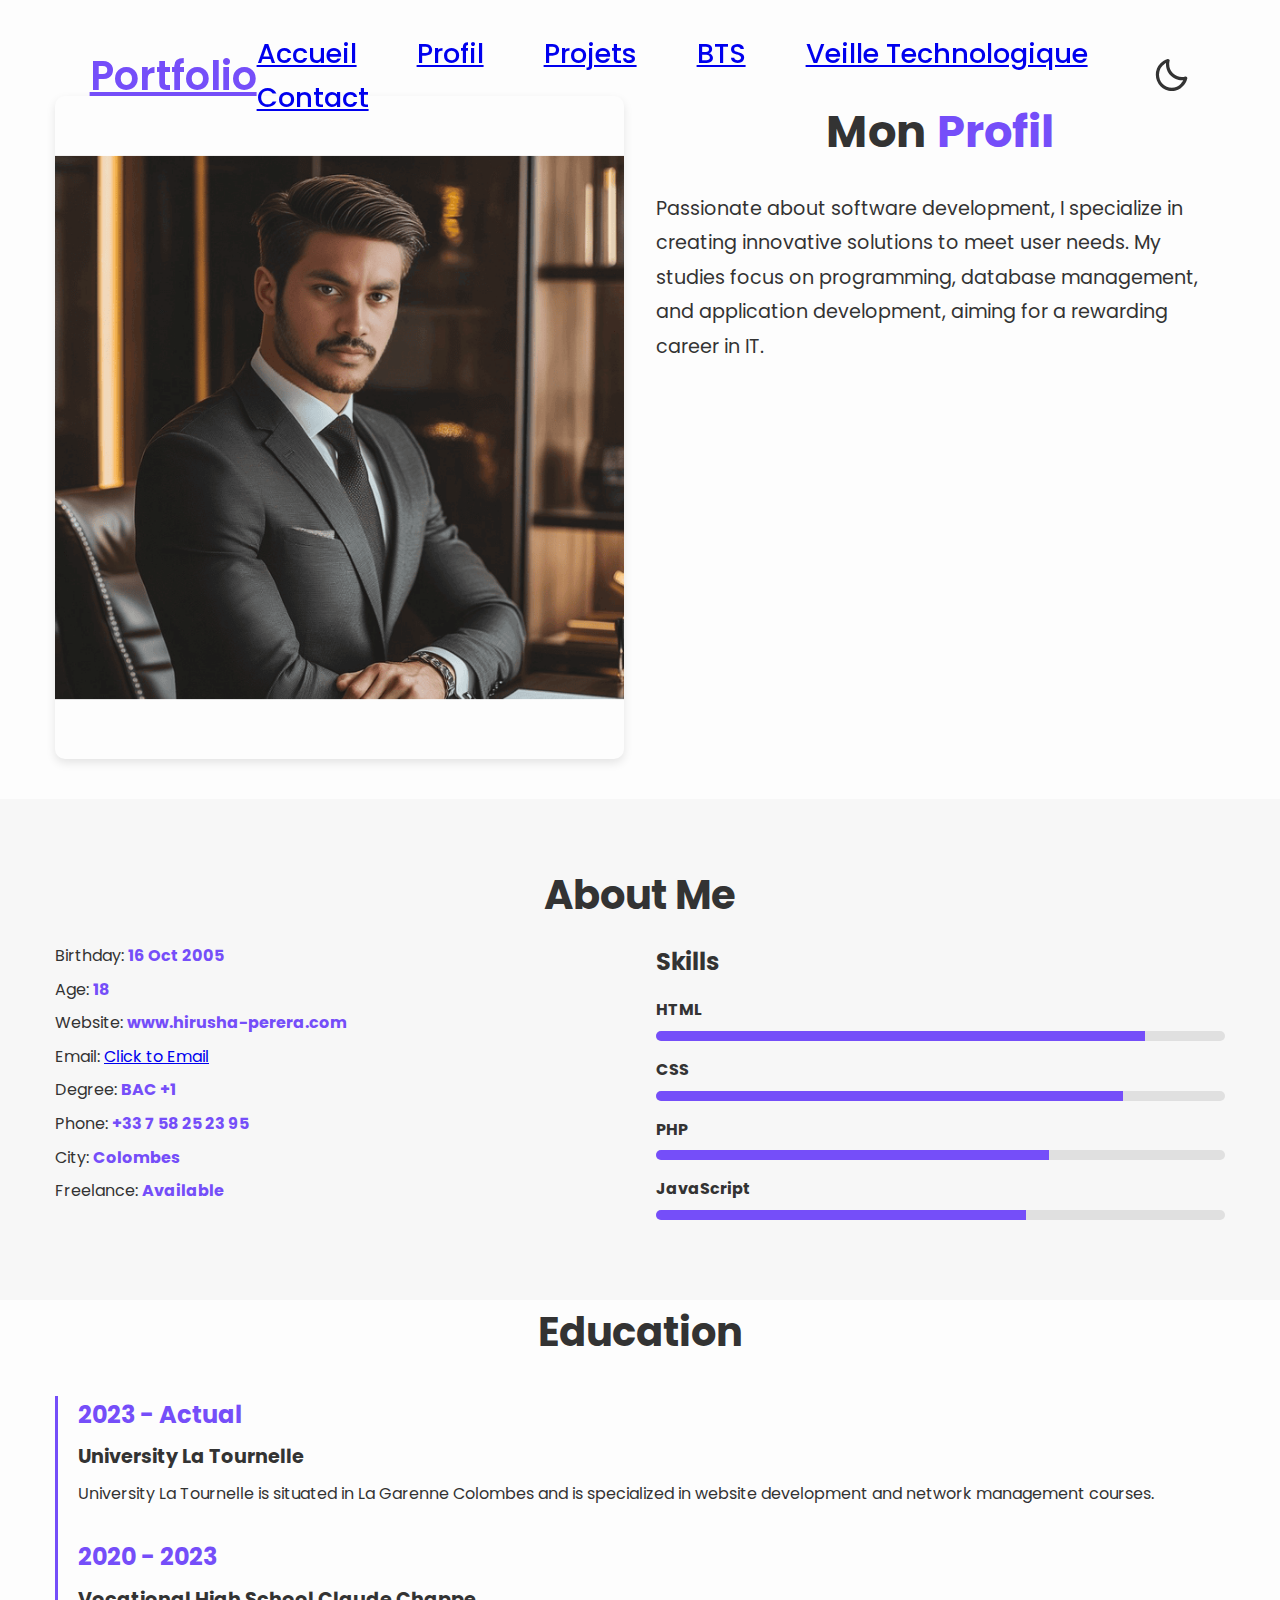
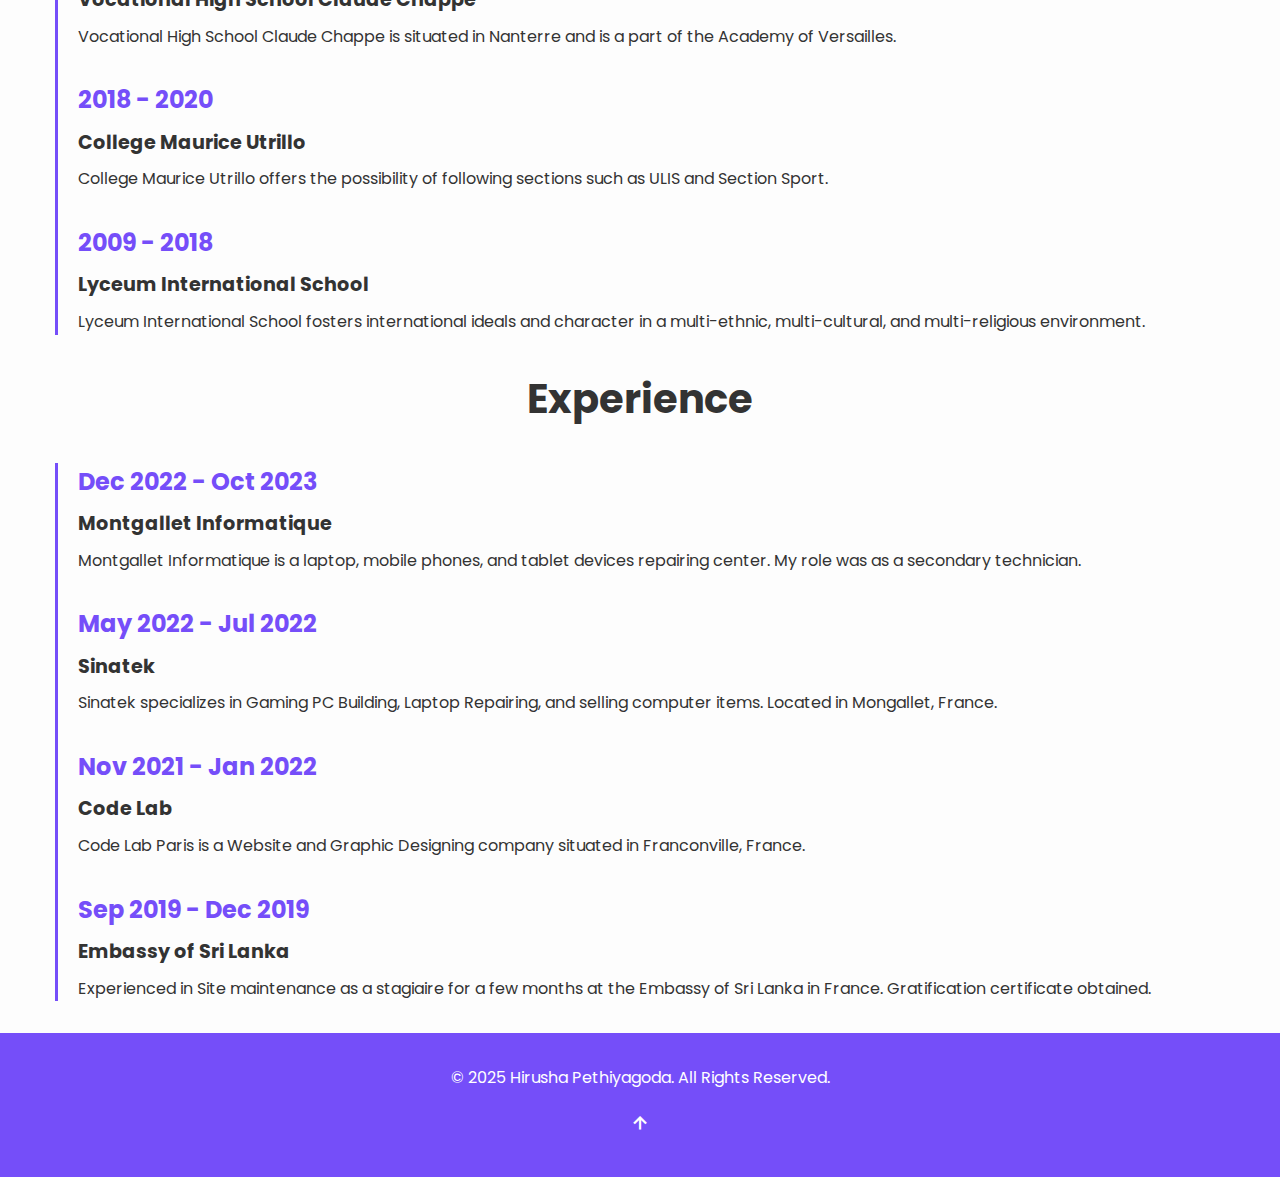
==== commit 47d6f696: "Navbar fixed" ====
--- a/profil.html
+++ b/profil.html
@@ -14,25 +14,25 @@
 
     <!-- Custom CSS -->
     <link rel="stylesheet" href="css/profil.css ">
+    <!-- <link rel="stylesheet" href="css/style.css "> -->
 </head>
 <body>
-    <!-- Header Section -->
+    <!---- Header Section ---->
     <header class="header">
-        <div class="container">
-            <a href="index.html" class="logo">Portfolio</a>
+        <a href="index.html" class="logo">Portfolio</a>
 
-            <nav class="navbar">
-                <a href="#accueil" class="active">Accueil</a>
-                <a href="#profil">Profil</a>
-                <a href="#projets">Projets</a>
-                <a href="#bts">BTS</a>
-                <a href="#veille">Veille</a>
-                <a href="#contact">Contact</a>
-            </nav>
+        <nav class="navbar">
+            <a href="#accueil">Accueil</a>
+            <a href="#profil" class="active">Profil</a>  
+            <a href="#projets">Projets</a>    
+            <a href="#bts">BTS</a>    
+            <a href="veille.html">Veille Technologique</a>    
+            <a href="#contact">Contact</a>    
+        </nav>
 
-            <div class="bx bx-moon" id="darkMode-icon"></div>
-            <div class="bx bx-menu" id="menu-icon"></div>
-        </div>
+        <div class="bx bx-moon" id="darkMode-icon"></div>
+
+        <div class="bx bx-menu" id="menu-icon"></div>
     </header>
 
     <!-- Profile Section -->
--- a/css/profil.css
+++ b/css/profil.css
@@ -3,6 +3,15 @@
     margin: 0;
     padding: 0;
     box-sizing: border-box;
+}
+
+
+:root{
+    --bg-color: #fdfdfd;
+    --text-color: #333;
+    --main-color: #754ef9;
+    --white-color: #fdfdfd;
+    --shadow-color: rgba(0,0,0, .2);
 }
 
 body {
@@ -33,8 +42,8 @@
 h2 span {
     color: #754ef9;
 }
-
-/* Header Styles */
+/* 
+
 .header {
     position: fixed;
     width: 100%;
@@ -68,7 +77,86 @@
 .header .navbar a:hover,
 .header .navbar a.active {
     color: #754ef9;
-}
+} */
+.header{
+    position: fixed;
+    top: 0;
+    left: 0;
+    width: 100%;
+    padding: 2rem 7%;
+    background: transparent;
+    display: flex;
+    align-items: center;
+    z-index: 100;
+    transition: .5s;
+}
+
+.header.sticky{
+    background: var(--bg-color);
+    box-shadow: 0 .1rem 1rem var(--shadow-color);
+}
+
+.logo{
+    font-size: 2.5rem;
+    color: var(--main-color);
+    font-weight: 600;
+    cursor: default;
+    margin-right: auto;
+}
+
+.navbar a {
+    position: relative;
+    font-size: 1.7rem;
+    /* color: var(--white-color); */
+    font-weight: 500;
+    margin-right: 3.5rem;
+}
+
+.header.sticky .navbar a{
+    color: var(--text-color);
+}
+
+.header.sticky .navbar a.active{
+    color: var(--main-color);
+}
+
+.header.sticky .navbar a::before{
+    background: var(--main-color);
+    opacity: .7;
+}
+
+.navbar a.active::before{
+    content: '';
+    position: absolute;
+    left: 0;
+    bottom: -6px;
+    width: 100%;
+    height: .2rem;
+    /* background: var(--white-color); */
+}
+
+#darkMode-icon{
+    font-size: 2.4rem;
+    cursor: pointer;
+}
+
+.header.sticky #darkMode-icon{
+    color: var(--text-color);
+    opacity: .9;
+}
+
+#menu-icon{
+    font-size: 3.6rem;
+    color: var(--text-color);
+    display: none;
+}
+/* .navbar {
+    display: flex;
+    flex-wrap: wrap;
+    justify-content: flex-start;
+    gap: 1rem;
+    transition: max-height 0.3s ease-out;
+} */
 
 /* Profile Section */
 .profil {
@@ -225,3 +313,30 @@
         cursor: pointer;
     }
 }
+
+
+/* For small devices, initially hide the navbar */
+@media (max-width: 768px) {
+    .navbar {
+        display: none; /* Hidden by default */
+        flex-direction: column; /* Vertical stack */
+        background-color: var(--bg-color);
+        padding: 1rem;
+        position: absolute;
+        top: 100%; /* Below the header */
+        left: 0;
+        width: 100%;
+        box-shadow: 0 4px 8px var(--shadow-color);
+        z-index: 99;
+    }
+
+    .navbar.active {
+        display: flex; /* Show navbar when toggled */
+    }
+
+    #menu-icon {
+        display: block; /* Show menu icon */
+        cursor: pointer;
+    }
+}
+
--- a/css/style.css
+++ b/css/style.css
@@ -0,0 +1,806 @@
+@import url('https://fonts.googleapis.com/css2?family=Poppins:wght@300;400;500;600;700;800;900&display=swap');
+
+* {
+    margin: 0;
+    padding: 0;
+    box-sizing: border-box;
+    text-decoration: none;
+    border: none;
+    outline: none;
+    scroll-behavior: smooth;
+    font-family: 'Poppins', sans-serif;
+}
+
+:root{
+    --bg-color: #fdfdfd;
+    --text-color: #333;
+    --main-color: #754ef9;
+    --white-color: #fdfdfd;
+    --shadow-color: rgba(0,0,0, .2);
+}
+
+html{
+    font-size: 62.5%;
+    overflow-x: hidden;
+}
+
+body{
+    background: var(--bg-color);
+    color: var(--text-color);
+}
+
+.header{
+    position: fixed;
+    top: 0;
+    left: 0;
+    width: 100%;
+    padding: 2rem 7%;
+    background: transparent;
+    display: flex;
+    align-items: center;
+    z-index: 100;
+    transition: .5s;
+}
+
+.header.sticky{
+    background: var(--bg-color);
+    box-shadow: 0 .1rem 1rem var(--shadow-color);
+}
+
+.logo{
+    font-size: 2.5rem;
+    color: var(--main-color);
+    font-weight: 600;
+    cursor: default;
+    margin-right: auto;
+}
+
+.navbar a {
+    position: relative;
+    font-size: 1.7rem;
+    color: var(--text-color);
+    font-weight: 500;
+    margin-right: 3.5rem;
+}
+
+.header.sticky .navbar a{
+    color: var(--text-color);
+}
+
+.header.sticky .navbar a.active{
+    color: var(--main-color);
+}
+
+.header.sticky .navbar a::before{
+    background: var(--main-color);
+    opacity: .7;
+}
+
+.navbar a.active::before{
+    content: '';
+    position: absolute;
+    left: 0;
+    bottom: -6px;
+    width: 100%;
+    height: .2rem;
+    background: var(--white-color);
+}
+
+#darkMode-icon{
+    font-size: 2.4rem;
+    cursor: pointer;
+}
+
+.header.sticky #darkMode-icon{
+    color: var(--text-color);
+    opacity: .9;
+}
+
+#menu-icon{
+    font-size: 3.6rem;
+    color: var(--text-color);
+    display: none;
+}
+
+section{
+    min-height: 100vh;
+    padding: 10rem 7% 2rem;
+}
+
+.home{
+    display: flex;
+    align-items: center;
+}
+
+.home .home-content{
+    max-width: 44rem;
+}
+
+.home-content h3{
+    font-size: 3.2rem;
+    font-weight: 700;
+    line-height: .3;
+}
+
+.home-content h1{
+    font-size: 5.6rem;
+    font-weight: 700;
+    margin-bottom: .3rem;
+}
+
+.home-content p{
+    font-size: 1.6rem;
+}
+
+.home-content .social-media a{
+    display: inline-flex;
+    justify-content: center;
+    align-items: center;
+    width: 4rem;
+    height: 4rem;
+    background: transparent;
+    border: .2rem solid var(--main-color);
+    border-radius: 50%;
+    box-shadow: 0 .2rem .5rem var(--shadow-color);
+    font-size: 2rem;
+    color: var(--main-color);
+    margin: 2.5rem 1.5rem 3rem 0;
+    transition: .5s ease;
+}
+
+.home-content .social-media a:hover{
+    background: var(--main-color);
+    color: var(--white-color);
+}
+
+.btn{
+    display: inline-block;
+    padding: 1.2rem 2.8rem;
+    background: var(--main-color);
+    border-radius: .6rem;
+    box-shadow: 0.2rem .5rem var(--shadow-color);
+    font-size: 1.6rem;
+    color: var(--white-color);
+    letter-spacing: .1rem;
+    font-weight: 600;
+    border: .2rem solid transparent;
+    transform: .5s ease;
+}
+
+.btn:hover{
+    background: transparent;
+    color: var(--main-color);
+    border-color: var(--main-color);
+}
+
+.home .profession-container{
+    position: absolute;
+    top: 50%;
+    right: 0;
+    transform: translateY(-50%);
+    width: 768px;
+    height: 768px;
+    overflow: hidden;
+    pointer-events: none;
+}
+
+.home .profession-container .profession-box{
+    position: absolute;
+    top: 0;
+    right: 0;
+    width: 768px;
+    height: 768px;
+    border-radius: 50%;
+    display: flex;
+    justify-content: center;
+    align-items: center;
+    animation: professionRotate ease-out 13s infinite;
+}
+
+@keyframes professionRotate{
+    0%, 20%{
+        transform: rotate(0deg);
+    }
+
+    25%, 45%{
+        transform: rotate(-90deg);
+    }
+
+    50%, 70%{
+        transform: rotate(-180deg);
+    }
+
+    75%, 95%{
+        transform: rotate(-270deg);
+    }
+
+    100%{
+        transform: rotate(-360deg);
+    }
+}
+
+.home .profession-box .profession{
+    position: absolute;
+    left: 0;
+    display: flex;
+    align-items: center;
+    flex-direction: column;
+    color: var(--main-color);
+    transform: rotate(calc(360deg / 4* var(--i)));
+    transform-origin: 384px;
+    background: var(--bg-color);
+    padding: 13px 0;
+}
+
+.home .profession-box .profession:nth-child(1) i {
+    margin-right: 15px;
+}
+
+.home .profession-box .profession:nth-child(2),
+.home .profession-box .profession:nth-child(4) {
+    padding-bottom: 20px;
+}
+
+.home .profession i{
+    font-size: 3.8rem;
+
+}
+
+.home .profession h3{
+    font-size: 3.2rem;
+    line-height: 1;
+    font-weight: 600;
+}
+
+.home .profession-box .circle{
+    width: 560px;
+    height: 560px;
+    border: 3px solid var(--main-color);
+    border-radius: 50%;
+}
+
+.home .profession-container .overlay{
+    position: absolute;
+    top: 0;
+    right: 0;
+    width: 0;
+    height: 0;
+    border-top: 384px solid var(--main-color);
+    border-right: 384px solid var(--main-color);
+    border-bottom: 384px solid var(--main-color);
+    border-left: 384px solid transparent; 
+}
+
+.home-img img{
+    position: absolute;
+    bottom: 80px;
+    right: 0;
+    width: 27%;
+    pointer-events: none;
+}
+
+span{
+    color: var(--main-color);
+}
+
+/* Profil Section Styles */
+.profil{
+    display: flex;
+    justify-content: center;
+    align-items: center;
+    gap: 4rem;
+}
+
+.profil-img img{
+    width: 40vw;
+}
+
+.heading{
+    font-size: 4.5rem;
+    text-align: center;
+}
+
+.profil-content h2{
+    text-align: left;
+    line-height: 1.2;
+}
+
+.profil-content h3{
+    font-size: 2rem;
+}
+
+.profil-content p{
+    font-size: 1.6rem;
+    margin: 2rem 0 3rem;
+}
+
+/* Projects Section Styles */
+.projets{
+    /* min-height: auto; */
+    padding-bottom: 7rem;
+}
+
+.projets h2{
+    margin-bottom: 5rem;
+}
+
+.projets .projets-container{
+    display: flex;
+    justify-content: center;
+    align-items: center;
+    flex-wrap: wrap;
+    gap: 2rem;
+}
+
+.projets .projets-container-2{
+    display: flex;
+    justify-content: center;
+    align-items: center;
+    flex-wrap: wrap;
+    gap: 2rem;
+    margin-top: 10px;
+}
+
+.projets .projets-container-3{
+    display: flex;
+    justify-content: center;
+    align-items: center;
+    flex-wrap: wrap;
+    gap: 2rem;
+    margin-top: 10px;
+}
+
+.projets-container .projets-box,
+.projets-container-2 .projets-box,
+.projets-container-3 .projets-box{
+    flex: 1 1 30rem;
+    background: var(--bg-color);
+    padding: 3rem 2rem 4rem;
+    border-radius: 2rem;
+    box-shadow: 0 .1rem .5rem var(--shadow-color);
+    text-align: center;
+    border-top: .6rem solid var(--main-color);
+    border-bottom: .6rem solid var(--main-color);
+    transition: .5s ease;
+}
+
+.projets-container .projets-box:hover,
+.projets-container-2 .projets-box:hover,
+.projets-container-3 .projets-box:hover{
+    box-shadow: 0 .1rem 2rem var(--shadow-color);
+    transform: scale(1.02);
+}
+
+.projets-box i{
+    font-size: 7rem;
+    color: var(--main-color);
+}
+
+.projets-box h3{
+    font-size: 2.6rem;
+    transition: .5s ease;
+}
+
+.projets-box:hover h3{
+    color: var(--main-color);
+}
+
+.projets-box p{
+    font-size: 1.6rem;
+    margin: 1rem 0 3rem;
+}
+
+/* BTS Section Styles */
+.bts {
+    padding: 50px 20px;
+    background-color: var(--bg-color);
+}
+
+.bts .heading {
+    text-align: center;
+    font-size: 4.5rem;
+    margin-top: 3rem;
+}
+
+.bts .heading span {
+    color: var(--main-color);
+}
+
+.bts-container {
+    display: flex;
+    justify-content: space-around;
+    margin-bottom: 40px;
+}
+
+.bts-category {
+    background-color: #fff;
+    border: 1px solid #ddd;
+    border-radius: 8px;
+    padding: 20px;
+    width: 45%;
+    box-shadow: 0 2px 10px rgba(0, 0, 0, 0.1);
+    transition: transform 0.3s;
+}
+
+.bts-category:hover {
+    transform: translateY(-5px);
+}
+
+.bts-category h3 {
+    font-size: 2.6rem;
+    margin-bottom: 10px;
+    color: var(--text-color);
+}
+
+.bts-category p {
+    font-size: 1.6rem;
+    color: var(--text-color);
+}
+
+.comparison-table {
+    width: 100%;
+    border-collapse: collapse;
+    margin-top: 20px;
+}
+
+.comparison-table th, .comparison-table td {
+    border: 1px solid #ddd;
+    padding: 12px;
+    text-align: left;
+}
+
+.comparison-table td{
+    font-size: 1.6rem;
+}
+
+.comparison-table th {
+    background-color: var(--main-color);
+    color: white;
+    font-size: 2.6rem;
+}
+
+.comparison-table tbody tr:nth-child(even) {
+    background-color: var(--bg-color);
+}
+
+.comparison-table tbody tr:hover {
+    background-color: #e9ecef;
+}
+
+.contact h2{
+    margin-bottom: 3rem;
+}
+
+.contact form{
+    max-width: 70rem;
+    margin: 1rem auto;
+    text-align: center;
+    margin-bottom: 3rem;
+}
+
+.contact form .input-box{
+    display: flex;
+    justify-content: space-between;
+    flex-wrap: wrap;
+}
+
+.contact form .input-box input,
+.contact form textarea{
+    width: 100%;
+    padding: 1.5rem;
+    font-size: 1.6rem;
+    color: var(--text-color);
+    background: var(--bg-color);
+    border-radius: .8rem;
+    margin: .7rem 0;
+    box-shadow: 0 .1rem .5rem var(--shadow-color);
+}
+
+.contact form .input-box input{
+    width: 49%;
+}
+
+.contact form textarea{
+    resize: none;
+}
+
+.contact form .btn{
+    margin-top: 2rem;
+    cursor: pointer;
+}
+
+.footer{
+    display: flex;
+    justify-content: space-between;
+    align-items: center;
+    flex-wrap: wrap;
+    padding: 2rem 7%;
+    background: var(--main-color);
+}
+
+.footer-text p{
+    font-size: 1.6rem;
+    color: var(--white-color);
+}
+
+.footer-iconTop a{
+    display: inline-flex;
+    justify-content: center;
+    align-items: center;
+    padding: .8rem;
+    background: var(--white-color);
+    border-radius: .8rem;
+    border: .2rem solid var(--main-color);
+    outline: .2rem solid transparent;
+    transition: .5s ease;
+}
+
+.footer-iconTop a:hover{
+    outline-color: var(--white-color);
+}
+
+.footer-iconTop a i{
+    font-size: 2.4rem;
+    color: #333;
+}
+
+/* REPONSIVE DONT CONSIDER THIS STYLING
+@media (max-width: 1200px){
+    html{
+        font-size: 55%;
+    }
+
+    .home .profession-container{
+        height: 85.8rem;
+    }
+
+    .home .profession-container .profession-box{
+        right: -12rem;
+        height: 85.8rem;      
+    }
+
+    .home .profession-container .overlay{
+        right: -9rem;
+    }
+}
+
+@media (max-width: 1024px){
+    .header{
+        padding: 2rem 3%;
+    }
+
+    section{
+        padding: 10rem 3% 2rem;
+    }
+
+    .home .profession-container .profession-box{
+        right: -22rem;
+    } 
+
+    .home .profession-container .overlay{
+        right: -15rem;
+    }
+}
+*/
+
+/* Style Added by vala */
+
+/* Hide the navbar by default for smaller screens */
+.navbar {
+    display: flex;
+    flex-wrap: wrap;
+    justify-content: flex-start;
+    gap: 1rem;
+    transition: max-height 0.3s ease-out;
+}
+
+/* For small devices, initially hide the navbar */
+@media (max-width: 768px) {
+    .navbar {
+        display: none; /* Hidden by default */
+        flex-direction: column; /* Vertical stack */
+        background-color: var(--bg-color);
+        padding: 1rem;
+        position: absolute;
+        top: 100%; /* Below the header */
+        left: 0;
+        width: 100%;
+        box-shadow: 0 4px 8px var(--shadow-color);
+        z-index: 99;
+    }
+
+    .navbar.active {
+        display: flex; /* Show navbar when toggled */
+    }
+
+    #menu-icon {
+        display: block; /* Show menu icon */
+        cursor: pointer;
+    }
+}
+
+
+div p {
+    text-align: justify;
+}
+
+/* Responsivness  */
+
+/* Large device 1025 to 1200 px */
+@media (max-width: 1200px) {
+    div p,.comparison-table td{
+        font-size: 1.5rem!important;
+    }
+    
+}
+
+/* Medium device 769 to 1024px */
+@media (max-width: 1204px) {
+    
+}
+
+@media (max-width:900px) {
+    #profil{
+        flex-direction: column;
+    }
+
+    .profil-img{
+        order : 2;
+    }
+
+    div p{
+        text-align: center;
+    }
+
+    .profil-content .heading{
+        text-align : center;
+    }
+
+    .profil-content{
+        text-align: center;
+    }
+}
+
+
+/* Small device 481 to 768px */
+@media (max-width: 768px) {
+    .bts-container{
+        flex-direction: column;
+        align-items: center;
+    }
+
+    .bts-category{
+        width: 80%;
+        margin-top: 5rem!important;
+    }
+
+    .profil-img img{
+        width: 50vw;
+    }
+    
+    .heading,.projets-box h3{
+        font-size: 2.5rem;
+        
+    }
+
+}
+
+/* home  */
+
+@media (max-width: 768px) {
+    .home {
+        flex-direction: column;
+        align-items: center;
+        text-align: center;
+    }
+
+    .home-content {
+        max-width: 90%;
+    }
+
+    .home-content h3 {
+        font-size: 2.4rem;
+        line-height: 1.2;
+    }
+
+    .home-content h1 {
+        font-size: 3.6rem;
+    }
+
+    .home-content p {
+        font-size: 1.4rem;
+        margin-bottom: 1.5rem;
+    }
+
+    .social-media a {
+        width: 3.5rem;
+        height: 3.5rem;
+        margin: 1rem 0.5rem 2rem 0;
+    }
+
+    .btn {
+        font-size: 1.4rem;
+        padding: 1rem 2.4rem;
+    }
+
+    .home-img img {
+        width: 50%;
+        margin-top: 2rem;
+    }
+
+    .profession-container {
+        display: none; /* Hide rotating professions for mobile */
+    }
+}
+
+@media (max-width: 1280px) {
+    #accueil{
+        flex-direction: column!important;
+
+    }
+
+    .profession-container{
+        /* position:relative!important;
+        transform: rotate(90deg)!important;
+        top: 0!important;
+        right: 0!important; */
+        display: none;
+    }
+
+    .home-img{
+        display: none;
+    }
+
+    
+}
+
+
+/* General table styling */
+.comparison-table {
+    width: 100%;
+    border-collapse: collapse;
+    margin: 20px 0;
+    font-size: 16px;
+    text-align: left;
+}
+
+.comparison-table th, .comparison-table td {
+    border: 1px solid #ddd;
+    padding: 8px;
+}
+
+/* Header styling */
+.comparison-table thead {
+    background-color: #f2f2f2;
+}
+
+.comparison-table th {
+    font-weight: bold;
+}
+
+/* Responsive styling */
+.comparison-table {
+    display: block;
+    overflow-x: auto;
+    white-space: nowrap;
+}
+
+.comparison-table th, .comparison-table td {
+    white-space: normal; /* Allow text wrapping */
+    word-wrap: break-word;
+}
+
+/* Optional: Add some spacing and alignment for smaller screens */
+@media screen and (max-width: 768px) {
+    .comparison-table th, .comparison-table td {
+        font-size: 14px;
+        padding: 6px;
+    }
+    
+    .comparison-table {
+        margin: 10px 0;
+    }
+}
+
+
+
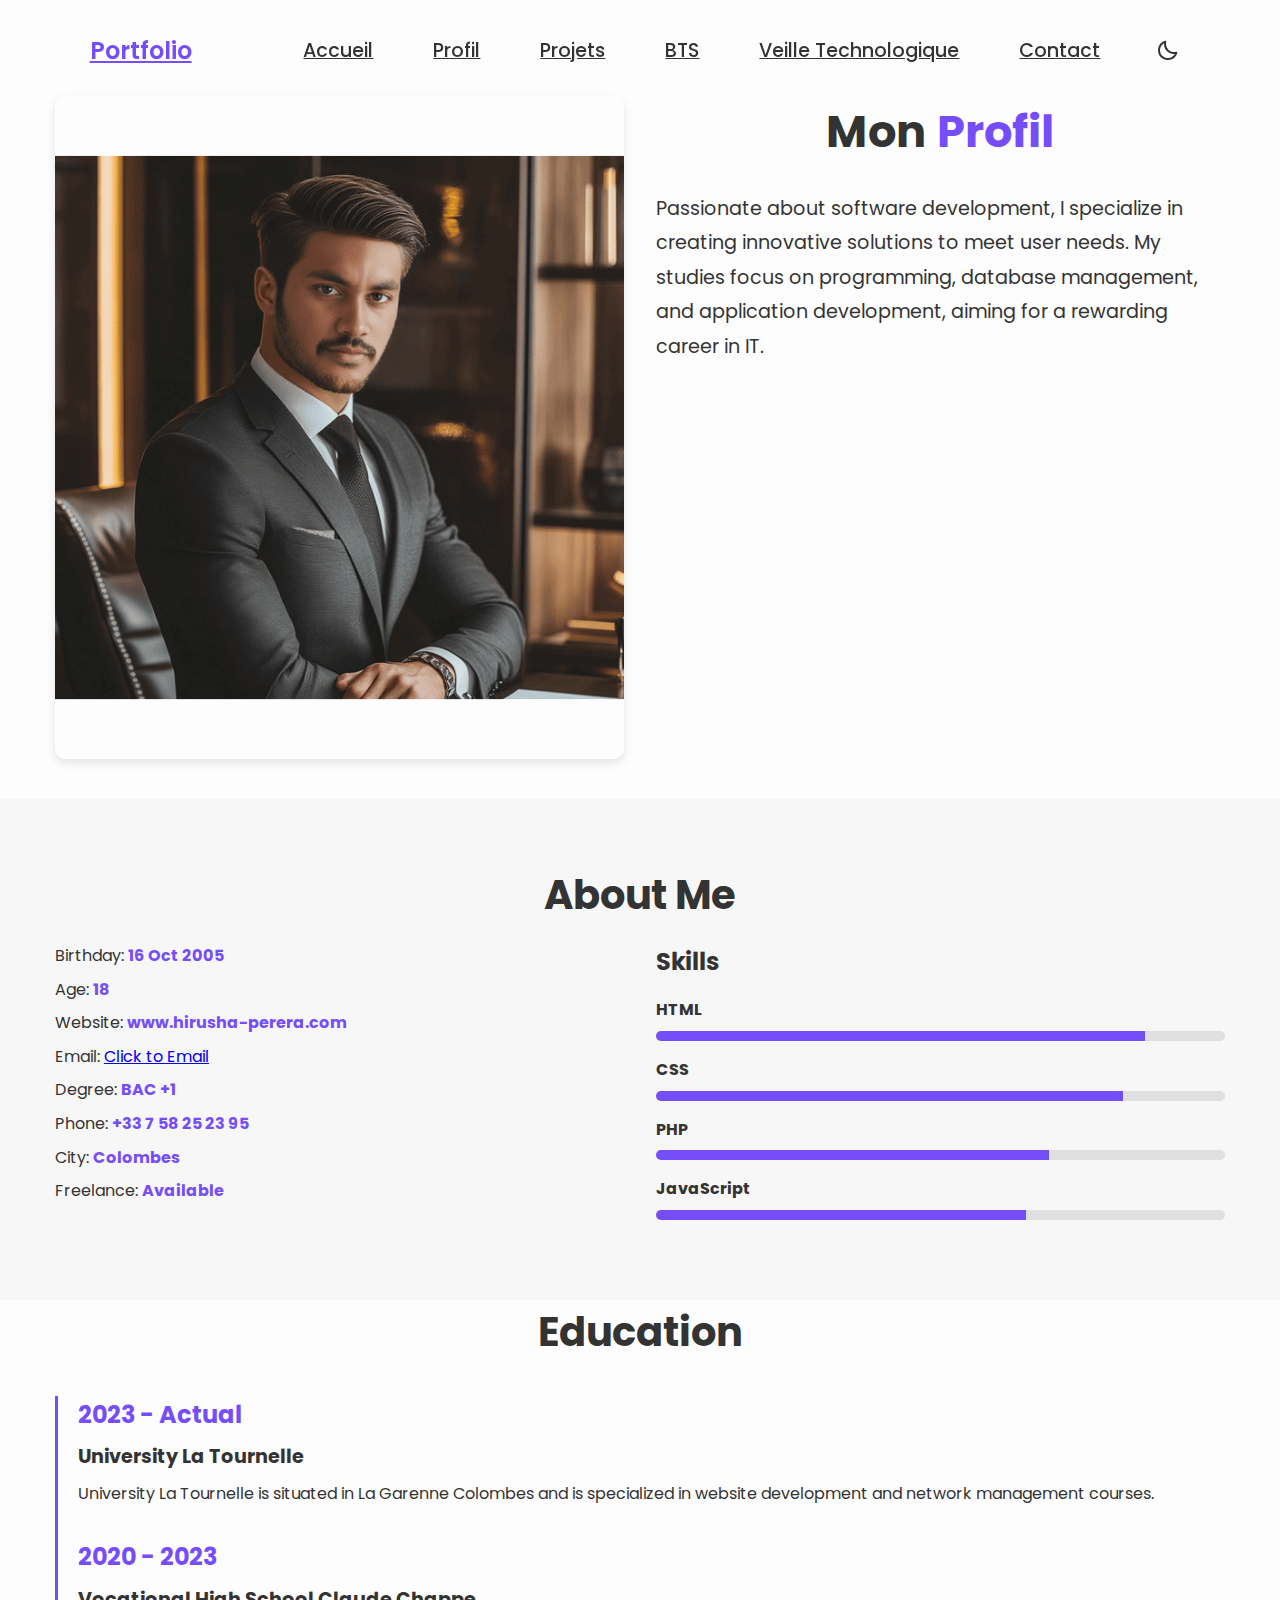
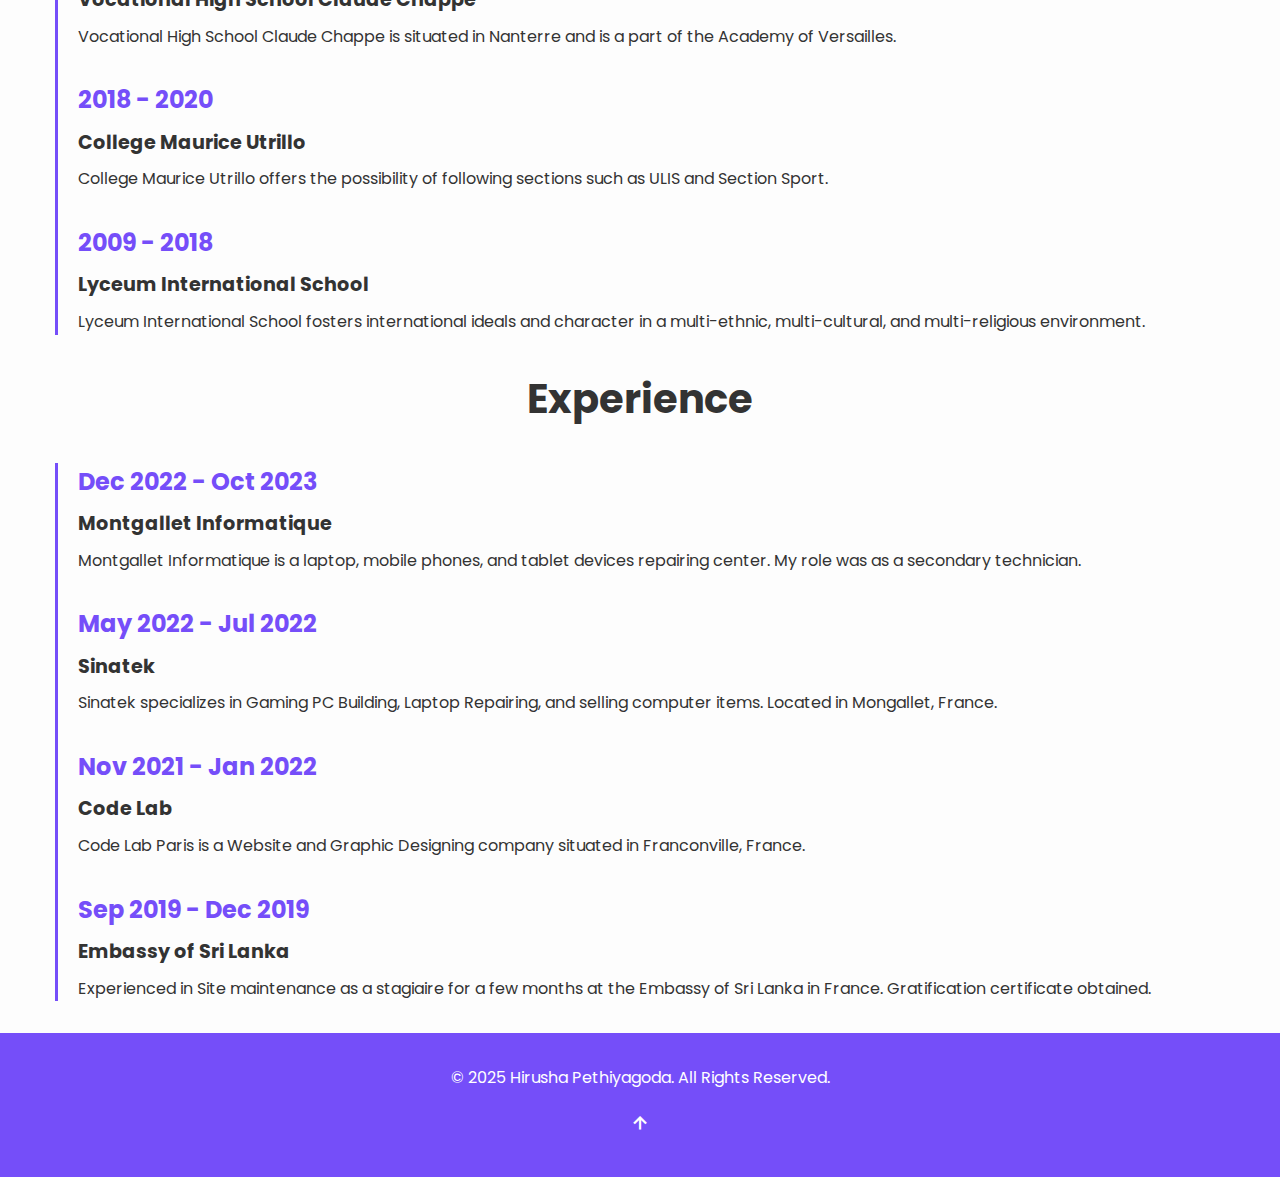
==== commit 9059112d: "Profil page updated" ====
--- a/profil.html
+++ b/profil.html
@@ -151,7 +151,7 @@
     <footer class="footer">
         <div class="container">
             <p>&copy; 2025 Hirusha Pethiyagoda. All Rights Reserved.</p>
-            <a href="#accueil" class="back-to-top"><i class='bx bx-up-arrow-alt'></i></a>
+            <a href="#profil" class="back-to-top"><i class='bx bx-up-arrow-alt'></i></a>
         </div>
     </footer>
 
--- a/css/profil.css
+++ b/css/profil.css
@@ -97,7 +97,7 @@
 }
 
 .logo{
-    font-size: 2.5rem;
+    font-size: 1.5rem;
     color: var(--main-color);
     font-weight: 600;
     cursor: default;
@@ -106,8 +106,8 @@
 
 .navbar a {
     position: relative;
-    font-size: 1.7rem;
-    /* color: var(--white-color); */
+    font-size: 1.2rem;
+    color: var(--text-color);
     font-weight: 500;
     margin-right: 3.5rem;
 }
@@ -136,8 +136,9 @@
 }
 
 #darkMode-icon{
-    font-size: 2.4rem;
+    font-size: 1.5rem;
     cursor: pointer;
+    margin-right: 10px;
 }
 
 .header.sticky #darkMode-icon{
@@ -146,7 +147,7 @@
 }
 
 #menu-icon{
-    font-size: 3.6rem;
+    font-size: 2rem;
     color: var(--text-color);
     display: none;
 }
@@ -316,7 +317,7 @@
 
 
 /* For small devices, initially hide the navbar */
-@media (max-width: 768px) {
+@media (max-width: 1179px) {
     .navbar {
         display: none; /* Hidden by default */
         flex-direction: column; /* Vertical stack */
